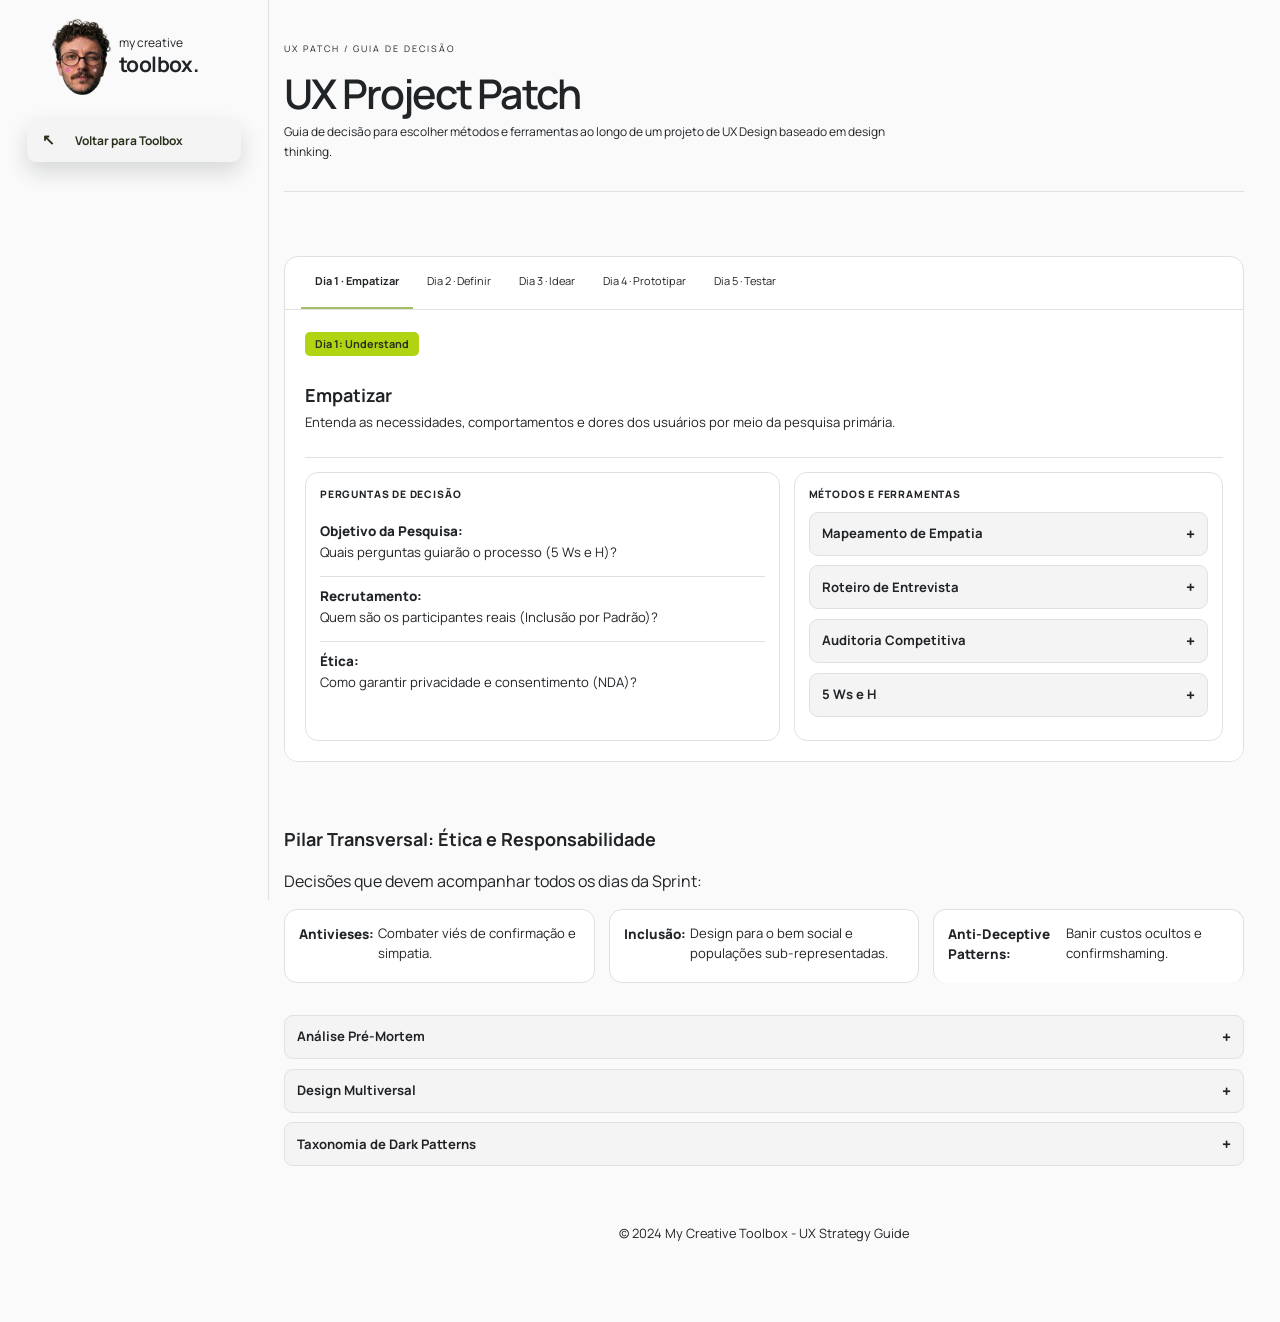
==== uxpatch.html @ 67f5ed66 "Initial commit" ====
﻿<!DOCTYPE html>
<html lang="pt-br">
<head>
    <meta charset="UTF-8">
    <meta name="viewport" content="width=device-width, initial-scale=1.0">
    <title>UX Patch - Organizador de Projetos</title>
    <link rel="preconnect" href="https://fonts.googleapis.com">
    <link rel="preconnect" href="https://fonts.gstatic.com" crossorigin>
    <link href="https://fonts.googleapis.com/css2?family=DM+Serif+Display&family=Manrope:wght@400;600;700;800&display=swap" rel="stylesheet">
    <style>
        :root {
            /* Sync with style.css */
            --bg-color: #fafbf8;
            --bg-card: #FFFFFF;
            --text-main: #212427;
            --text-muted: #7d837a;
            --border-color: #e0e3da;
            --panel-soft: #eef0e8;
            --accent: #d8f571;
            --accent-blue: #d8f571;
            --accent-pink: #d8f571;
            --accent-orange: #d8f571;
            --accent-green: #d8f571;
            --day1: #d8f571;
            --day2: #d8f571;
            --day3: #d8f571;
            --day4: #d8f571;
            --day5: #d8f571;
            --font-main: 'Manrope', sans-serif;
            --font-serif: 'DM Serif Display', serif;
            --card-shadow: 0 4px 12px rgba(0, 0, 0, 0.05);
            --radius: 12px;
            --section-gap: 64px;
        }

        body.dark-theme {
            --bg-color: #1A1A1A;
            --bg-card: #212427;
            --text-main: #FFFFFF;
            --text-muted: #CCCCCC;
            --border-color: rgba(255, 255, 255, 0.1);
            --card-shadow: 0 4px 12px rgba(0, 0, 0, 0.5);
        }

        body {
            font-family: var(--font-main);
            background-color: var(--bg-color);
            color: var(--text-main);
            margin: 0;
            line-height: 1.5;
            transition: background-color 0.3s ease;
        }

        body::before {
            content: '';
            position: fixed;
            top: 0; left: 0; width: 100%; height: 100%;
            background-image: url('assets/bg2.jpg');
            background-size: cover;
            background-position: center;
            opacity: 0.05;
            pointer-events: none;
            z-index: -1;
        }

        /* Glassmorphism Navbar */
        .navbar {
            position: fixed;
            top: 0; width: 100%; height: 64px;
            background: rgba(255, 255, 255, 0.7);
            backdrop-filter: blur(20px);
            -webkit-backdrop-filter: blur(20px);
            border-bottom: 1px solid var(--border-color);
            z-index: 2000;
            display: flex;
            align-items: center;
            justify-content: center;
        }

        body.dark-theme .navbar {
            background: rgba(28, 28, 30, 0.7);
        }

        .nav-content {
            width: 100%;
            max-width: 1100px;
            display: flex;
            justify-content: space-between;
            padding: 0 2rem;
        }

        .back-link {
            text-decoration: none;
            color: var(--accent-blue);
            font-weight: 700;
            font-size: 0.8rem;
            text-transform: uppercase;
        }

        header {
            padding: 8rem 2rem 4rem;
            text-align: center;
        }

        header h1 {
            font-family: var(--font-serif);
            font-size: 3.5rem;
            margin-bottom: 0.5rem;
        }

        .container {
            max-width: 1100px;
            margin: 0 auto;
            padding: 2rem;
        }

        /* Floating Action Nav */
        .nav-sprint {
            display: flex;
            flex-wrap: wrap;
            justify-content: center;
            gap: 1rem;
            position: sticky;
            top: 1rem;
            z-index: 100;
            margin-bottom: 3rem;
        }

        .nav-link {
            background: var(--bg-card);
            padding: 0.75rem 1.4rem;
            border-radius: 20px;
            text-decoration: none;
            color: var(--text-muted);
            font-weight: 700;
            font-size: 0.7rem;
            text-transform: uppercase;
            letter-spacing: 0.05em;
            box-shadow: var(--card-shadow);
            transition: all 0.3s ease;
            border: 1px solid var(--border-color);
        }

        .nav-link:hover { 
            transform: translateY(-3px); 
            border-color: var(--nav-accent, var(--accent-blue)); 
            color: var(--nav-accent, var(--accent-blue));
            box-shadow: 0 8px 20px rgba(16, 17, 18, 0.08);
        }

        .nav-sprint .nav-link:nth-child(4n + 1) { --nav-accent: var(--accent-green); }
        .nav-sprint .nav-link:nth-child(4n + 2) { --nav-accent: var(--accent-blue); }
        .nav-sprint .nav-link:nth-child(4n + 3) { --nav-accent: var(--accent-orange); }
        .nav-sprint .nav-link:nth-child(4n) { --nav-accent: var(--accent-pink); }

        section {
            background: var(--bg-card);
            border-radius: var(--radius);
            padding: 2.5rem;
            margin-bottom: 4rem;
            border: 1px solid var(--border-color);
            box-shadow: var(--card-shadow);
        }

        .phase-badge {
            display: inline-block;
            padding: 0.4rem 1rem;
            border-radius: 8px;
            color: #FFFFFF;
            font-weight: 800;
            font-size: 0.7rem;
            text-transform: uppercase;
            margin-bottom: 1rem;
        }

        h2 { 
            font-family: var(--font-serif);
            font-size: 2.2rem; 
            margin: 0.5rem 0; 
            letter-spacing: -0.01em; }

        .grid {
            display: grid;
            grid-template-columns: 1.1fr 0.9fr;
            gap: 2.5rem;
        }

        @media (max-width: 850px) { .grid { grid-template-columns: 1fr; } }

        h3 { 
            font-size: 0.75rem; 
            text-transform: uppercase; 
            letter-spacing: 0.05em; 
            color: var(--text-muted);
            margin-bottom: 1.2rem;
            font-weight: 800;
        }

        .decision-item {
            padding: 0.8rem 0;
            border-bottom: 1px solid var(--border-color);
            font-size: 0.85rem;
            display: flex;
            align-items: center;
            gap: 0.8rem;
        }

        .decision-item:last-child { border-bottom: none; }

        .decision-content { flex: 1; }

        .decision-content strong { color: var(--text-main); font-weight: 700; }

        /* Tool Accordions (Dropdowns) */
        details {
            background: var(--bg-color);
            border-radius: 10px;
            margin-bottom: 0.6rem;
            border: 1px solid var(--border-color);
            transition: all 0.2s ease;
        }

        details[open] {
            background: var(--bg-card);
            box-shadow: var(--card-shadow);
        }

        summary {
            padding: 0.8rem 1rem;
            cursor: pointer;
            font-weight: 700;
            font-size: 0.8rem;
            list-style: none;
            display: flex;
            justify-content: space-between;
            align-items: center;
            color: var(--text-main);
            outline: none;
        }

        summary::-webkit-details-marker { display: none; }

        summary::after {
            content: '\2304'; /* Unicode down arrow */
            color: var(--text-muted);
            font-size: 1.2rem;
            transition: transform 0.2s ease;
        }

        details[open] summary::after {
            transform: rotate(180deg);
        }

        .tool-content {
            padding: 0 1rem 1rem 1rem;
            font-size: 0.75rem;
            line-height: 1.5;
            color: var(--text-muted);
        }

        .tool-content p { margin: 0; }

        .market-section { background: #1A1A1A; color: #FFFFFF; }
        .market-section .decision-item { background: #212427; color: #CCCCCC; }

        /* Alternância de botão minimalista (Sync from style.css) */
        .theme-btn {
            background: #F4F4F4;
            border: none;
            width: 60px;
            height: 30px;
            border-radius: 15px;
            position: relative;
            cursor: pointer;
            display: flex;
            align-items: center;
            justify-content: space-around;
            padding: 0 4px;
            transition: background-color 0.4s ease;
            box-shadow: inset 0 2px 4px rgba(0,0,0,0.1);
        }

        body.dark-theme .theme-btn {
            background: #212427;
        }

        .theme-slider {
            position: absolute;
            top: 3px;
            left: 3px;
            width: 24px;
            height: 24px;
            background: #FF6B00;
            border-radius: 50%;
            box-shadow: 0 0 10px rgba(255, 215, 0, 0.5);
            transition: transform 0.4s cubic-bezier(0.4, 0, 0.2, 1), background-color 0.4s ease, box-shadow 0.4s ease;
            z-index: 2;
        }

        body.dark-theme .theme-slider {
            transform: translateX(30px);
            background: #F0F0F0;
            box-shadow: 0 0 10px rgba(255, 255, 255, 0.3);
        }

        .theme-icon {
            font-size: 14px;
            z-index: 1;
            user-select: none;
            filter: grayscale(0.2);
            opacity: 0.9;
        }

        /* Catalog identity sync with index.html */
        :root {
            --bg-color: #FAFAFA;
            --bg-card: #FFFFFF;
            --text-main: #212427;
            --text-muted: #212427;
            --border-color: #E0E0E0;
            --panel-soft: #F4F4F4;
            --panel-hover: #F0F0F0;
            --accent: #B0D411;
            --accent-blue: #4A90E2;
            --accent-pink: #FF2D55;
            --accent-orange: #FF6B00;
            --accent-green: #B0D411;
            --day1: #B0D411;
            --day2: #4A90E2;
            --day3: #FF6B00;
            --day4: #FF2D55;
            --day5: #B0D411;
            --card-shadow: 0 1px 0 rgba(33, 36, 39, 0.05), 0 12px 28px rgba(33, 36, 39, 0.04);
            --radius: 16px;
        }

        html {
            scroll-padding-top: 20px;
            background: var(--bg-color);
        }

        body {
            min-height: 100vh;
            padding: 18px 22px 48px 288px;
            background: var(--bg-color);
            color: var(--text-main);
            overflow-x: hidden;
        }

        body::before {
            display: none;
        }

        .navbar {
            top: 8px;
            left: 8px;
            bottom: 8px;
            width: 216px;
            height: auto;
            padding: 10px;
            align-items: stretch;
            justify-content: flex-start;
            background: rgba(255, 255, 255, 0.82);
            border: 1px solid var(--border-color);
            border-radius: 22px;
            box-shadow: 0 18px 45px rgba(16, 17, 18, 0.08);
            overflow: hidden;
        }

        .nav-content {
            width: 100%;
            max-width: none;
            min-height: 100%;
            padding: 0;
            flex-direction: column;
            justify-content: flex-start;
            align-items: stretch;
            gap: 14px;
        }

        .back-link {
            min-height: 38px;
            border-radius: 18px;
            color: #FFFFFF;
            background: #212427;
            text-decoration: none;
            display: grid;
            grid-template-columns: 24px 1fr;
            align-items: center;
            gap: 8px;
            padding: 0 12px;
            font-size: 0.84rem;
            font-weight: 800;
            text-transform: none;
            letter-spacing: 0;
            box-shadow: 0 10px 22px rgba(16, 17, 18, 0.15);
        }

        .back-link::before {
            content: "UX";
            width: 18px;
            height: 18px;
            display: inline-flex;
            align-items: center;
            justify-content: center;
            font-size: 0.66rem;
            font-weight: 900;
        }

        .theme-btn {
            display: none;
        }

        .nav-sprint {
            position: fixed;
            top: 68px;
            left: 18px;
            bottom: 18px;
            z-index: 2100;
            width: 196px;
            margin: 0;
            display: flex;
            flex-direction: column;
            justify-content: flex-start;
            gap: 2px;
            overflow-y: auto;
        }

        .nav-sprint::before {
            content: "Sprint";
            margin: 8px 8px 6px;
            color: #CCCCCC;
            font-size: 0.64rem;
            font-weight: 800;
            letter-spacing: 0.08em;
            text-transform: uppercase;
        }

        .nav-sprint .nav-link {
            min-height: 38px;
            border-radius: 18px;
            color: #212427;
            background: transparent;
            box-shadow: none;
            border: 0;
            padding: 0 12px;
            display: flex;
            align-items: center;
            justify-content: flex-start;
            font-size: 0.84rem;
            font-weight: 700;
            text-transform: none;
            letter-spacing: 0;
        }

        .nav-sprint .nav-link:hover {
            transform: none;
            color: var(--text-main);
            background: color-mix(in srgb, var(--nav-accent, var(--accent-green)) 10%, transparent);
            box-shadow: none;
        }

        header {
            max-width: none;
            padding: 0 0 22px;
            text-align: left;
            border-bottom: 1px solid var(--border-color);
            margin-bottom: 24px;
        }

        header h1 {
            font-family: var(--font-main);
            font-size: 1.6rem;
            line-height: 1.15;
            margin: 0 0 6px;
            letter-spacing: 0;
        }

        header p {
            max-width: 720px;
            margin: 0;
            color: var(--text-muted);
            font-size: 0.9rem;
        }

        .container {
            max-width: none;
            margin: 0;
            padding: 0;
        }

        section {
            --phase-accent: var(--accent-green);
            background: transparent;
            border: 0;
            border-radius: 0;
            box-shadow: none;
            padding: 0;
            margin-bottom: 32px;
        }

        #day1 { --phase-accent: var(--accent-green); }
        #day2 { --phase-accent: var(--accent-blue); }
        #day3 { --phase-accent: var(--accent-orange); }
        #day4 { --phase-accent: var(--accent-pink); }
        #day5 { --phase-accent: var(--accent-green); }

        .phase-header {
            margin-bottom: 14px;
            border-bottom: 1px solid var(--border-color);
        }

        .phase-badge {
            color: var(--text-main);
            background: var(--panel-soft) !important;
            border: 1px solid var(--border-color);
            border-radius: 999px;
            padding: 4px 10px;
            font-size: 0.68rem;
            letter-spacing: 0;
            text-transform: none;
        }

        h2 {
            font-family: var(--font-main);
            font-size: 0.98rem;
            font-weight: 800;
            margin: 10px 0 4px;
            letter-spacing: 0;
        }

        .phase-description {
            margin: 0 0 12px;
            color: var(--text-muted);
            font-size: 0.82rem;
        }

        .grid {
            display: grid;
            grid-template-columns: minmax(260px, 1.05fr) minmax(240px, 0.95fr);
            gap: 12px;
        }

        .grid > div {
            background: var(--bg-card);
            border: 1px solid var(--border-color);
            border-radius: var(--radius);
            box-shadow: var(--card-shadow);
            padding: 14px;
            min-width: 0;
        }

        h3 {
            color: #CCCCCC;
            font-size: 0.64rem;
            letter-spacing: 0.08em;
            margin: 0 0 10px;
        }

        .decision-item {
            min-height: 44px;
            padding: 10px 0;
            font-size: 0.82rem;
            border-bottom-color: var(--border-color);
            align-items: flex-start;
            gap: 0;
        }

        .decision-content {
            flex: 1;
            color: #212427;
            line-height: 1.45;
        }

        .decision-content strong,
        .decision-item > strong {
            display: block;
            margin-bottom: 2px;
            color: var(--text-main);
            font-size: 0.84rem;
            font-weight: 800;
        }

        .decision-item > strong {
            margin-right: 4px;
        }

        details {
            background: var(--panel-soft);
            border-radius: 12px;
            border-color: var(--border-color);
            box-shadow: none;
        }

        details[open] {
            background: var(--bg-card);
            border-color: var(--border-color);
            box-shadow: var(--card-shadow);
        }

        summary {
            min-height: 42px;
            padding: 0 12px;
            font-size: 0.82rem;
        }

        summary::after {
            content: "+";
            color: var(--text-muted);
            font-size: 1rem;
            font-weight: 800;
        }

        details[open] summary::after {
            transform: rotate(45deg);
        }

        .tool-content {
            padding: 0 12px 12px;
            font-size: 0.78rem;
        }

        footer {
            margin: 0;
        }

        /* Shared toolbox identity */
        html { scroll-padding-top: 100px; }
        body { background: var(--bg-color); color: var(--text-main); padding: 36px 36px 48px 284px; }
        body::before { display: none; }
        .navbar {
            top: 0; left: 0; right: auto; bottom: 0; width: 248px; height: auto;
            justify-content: flex-start; border: 0; border-right: 1px solid var(--border-color);
            border-radius: 0; background: var(--bg-color); backdrop-filter: none; box-shadow: none;
        }
        .nav-content {
            width: 100%; max-width: none; height: 100%; padding: 0 17px 20px;
            flex-direction: column; align-items: stretch; justify-content: flex-start; gap: 16px;
        }
        .nav-brand {
            min-height: 93px; padding: 0 12px; display: grid; grid-template-columns: 84px 1fr;
            gap: 0; align-items: center; color: var(--text-main); text-decoration: none;
            background: transparent; box-shadow: none; border-radius: 0;
        }
        .nav-brand-icon { width: 84px; height: 84px; object-fit: contain; }
        .brand-wordmark { margin-left: -4px; color: var(--text-main); font-size: 12px; line-height: 1.3; }
        .brand-wordmark strong { display: block; font-size: 21px; letter-spacing: -.6px; }
        .back-link {
            display: flex; align-items: center; min-height: 43px; padding: 0 12px;
            border-radius: 9px; background: var(--panel-soft); color: #29301c;
            font-size: 12px; font-weight: 700; text-transform: none; letter-spacing: 0;
        }
        .back-link::before { content: '↖'; margin-right: 10px; font-size: 15px; }
        header { padding: 6px 0 28px; margin-bottom: var(--section-gap); text-align: left; }
        header::before { content: 'UX PATCH  /  GUIA DE DECISÃO'; display: block; margin-bottom: 14px; color: var(--text-muted); font-size: 9px; letter-spacing: 2px; }
        header h1 { font-family: var(--font-main); font-size: clamp(32px, 3.2vw, 46px); font-weight: 600; line-height: 1.13; letter-spacing: -1.8px; }
        header p { max-width: 620px; color: var(--text-muted); font-size: 12px; line-height: 1.7; }
        .container { max-width: none; padding: 0; }
        .nav-sprint {
            position: sticky; top: 16px; left: auto; right: auto; bottom: auto; z-index: 100;
            width: auto; flex-direction: row; flex-wrap: wrap; justify-content: flex-start;
            gap: 8px; overflow: visible; margin: 0 0 30px; padding: 0;
        }
        .nav-sprint .nav-link, .nav-link {
            padding: 9px 13px; border: 1px solid var(--border-color); border-radius: 9px;
            background: var(--bg-card); color: var(--text-main); box-shadow: none;
            font-size: 11px; font-weight: 600; text-transform: none; letter-spacing: 0;
        }
        .sprint-card { overflow: hidden; margin-bottom: var(--section-gap); border: 1px solid var(--border-color); border-radius: 14px; background: var(--bg-card); }
        .nav-sprint {
            position: static; top: auto; z-index: auto; flex-wrap: nowrap; gap: 0; overflow-x: auto;
            margin: 0; padding: 0 16px; border-bottom: 1px solid var(--border-color); scrollbar-width: thin;
        }
        .nav-sprint::before { display: none; }
        .nav-sprint .nav-link {
            flex: 0 0 auto; min-height: 52px; padding: 0 14px; border: 0; border-radius: 0;
            border-bottom: 2px solid transparent; background: transparent; color: var(--text-muted);
            cursor: pointer; font: inherit; font-size: 11px; white-space: nowrap;
        }
        .nav-sprint .nav-link:hover { transform: none; border-bottom-color: #c9d99b; background: transparent; color: var(--text-main); box-shadow: none; }
        .nav-sprint .nav-link[aria-selected="true"] { border-bottom-color: #a6be65; color: var(--text-main); font-weight: 700; }
        .sprint-card section[role="tabpanel"] { margin: 0; padding: 20px; background: var(--bg-card); }
        .sprint-card section[hidden] { display: none; }
        section { margin-bottom: 28px; }
        .phase-header { padding-bottom: 12px; }
        .phase-badge { color: #29301c; background: var(--accent) !important; border: 0; border-radius: 5px; font-weight: 700; }
        h2 { color: var(--text-main); font-family: var(--font-main); font-size: 18px; font-weight: 700; }
        .phase-description { color: var(--text-muted); }
        .grid { gap: 14px; }
        .grid > div { border-radius: 13px; box-shadow: none; }
        h3 { color: var(--text-muted); }
        .decision-content { color: var(--text-muted); }
        details, details[open] { border-radius: 9px; box-shadow: none; }
        .market-section, .market-section .decision-item { background: var(--bg-card); color: var(--text-main); }
        footer { padding: 30px 0 !important; color: var(--text-muted) !important; }

        @media (max-width: 900px) {
            body {
                padding: 88px 14px 36px;
            }

            .navbar {
                right: 8px;
                bottom: auto;
                width: auto;
                height: 64px;
                border-radius: 22px;
            }

            .nav-content {
                min-height: 0;
                flex-direction: row;
                align-items: center;
            }

            .back-link {
                min-width: 156px;
            }

            .nav-sprint {
                position: static;
                width: auto;
                flex-direction: row;
                overflow-x: auto;
                margin-bottom: 20px;
                padding-bottom: 4px;
            }

            .nav-sprint::before {
                display: none;
            }

            .nav-sprint .nav-link {
                flex: 0 0 auto;
                background: var(--bg-card);
                border: 1px solid var(--border-color);
            }

            .grid,
            .grid[style] {
                grid-template-columns: 1fr !important;
            }
        }
        @media (max-width: 900px) {
            body { padding: 36px 22px 36px 202px; }
            .navbar { right: auto; bottom: 0; width: 180px; height: auto; border-radius: 0; }
            .nav-content { min-height: 0; flex-direction: column; align-items: stretch; }
            .nav-brand { width: auto; min-height: 72px; grid-template-columns: 58px 1fr; }
            .nav-brand-icon { width: 58px; height: 58px; }
            .brand-wordmark { margin-left: -5px; }
            .back-link { min-width: 0; }
            header { padding-top: 6px; }
        }
        @media (max-width: 600px) {
            body { padding: 104px 18px 28px; }
            .navbar { width: 100%; height: 72px; bottom: auto; border-right: 0; border-bottom: 1px solid var(--border-color); }
            .nav-content { height: 72px; padding: 0 12px; flex-direction: row; align-items: center; justify-content: space-between; }
            .nav-brand { width: auto; min-height: 72px; grid-template-columns: 58px auto; padding: 0; }
            .nav-brand-icon { width: 58px; height: 58px; }
            .brand-wordmark { margin-left: -5px; }
            .back-link { min-height: 38px; padding: 0 10px; }
            .nav-sprint { position: static; overflow-x: auto; flex-wrap: nowrap; padding-bottom: 5px; }
            .nav-sprint .nav-link { flex: 0 0 auto; }
            header h1 { font-size: 34px; }
        }
    </style>
</head>
<body>

    <nav class="navbar">
        <div class="nav-content">
            <a href="index.html" class="nav-brand">
                <img class="nav-brand-icon" src="assets/logo.png" alt="">
                <span class="brand-wordmark">my creative<strong>toolbox.</strong></span>
            </a>
            <a href="index.html" class="back-link">Voltar para Toolbox</a>
        </div>
    </nav>

    <header>
        <h1>UX Project Patch</h1>
        <p>Guia de decisão para escolher métodos e ferramentas ao longo de um projeto de UX Design baseado em design thinking.</p>
    </header>

    <div class="container">
        <div class="sprint-card">
            <nav class="nav-sprint" role="tablist" aria-label="Dias do UX Project Patch">
                <button type="button" id="tab-day1" class="nav-link" role="tab" aria-controls="day1" aria-selected="true" tabindex="0">Dia 1 · Empatizar</button>
                <button type="button" id="tab-day2" class="nav-link" role="tab" aria-controls="day2" aria-selected="false" tabindex="-1">Dia 2 · Definir</button>
                <button type="button" id="tab-day3" class="nav-link" role="tab" aria-controls="day3" aria-selected="false" tabindex="-1">Dia 3 · Idear</button>
                <button type="button" id="tab-day4" class="nav-link" role="tab" aria-controls="day4" aria-selected="false" tabindex="-1">Dia 4 · Prototipar</button>
                <button type="button" id="tab-day5" class="nav-link" role="tab" aria-controls="day5" aria-selected="false" tabindex="-1">Dia 5 · Testar</button>
            </nav>

        <!-- DIA 1: EMPATIZAR -->
        <section id="day1" role="tabpanel" aria-labelledby="tab-day1" tabindex="0">
            <div class="phase-header">
                <span class="phase-badge" style="background: var(--day1);">Dia 1: Understand</span>
                <h2>Empatizar</h2>
                <p class="phase-description">Entenda as necessidades, comportamentos e dores dos usuários por meio da pesquisa primária.</p>
            </div>
            <div class="grid">
                <div>
                    <h3>Perguntas de decisão</h3>
                    <div class="decision-item">
                        <div class="decision-content"><strong>Objetivo da Pesquisa:</strong> Quais perguntas guiarão o processo (5 Ws e H)?</div>
                    </div>
                    <div class="decision-item">
                        <div class="decision-content"><strong>Recrutamento:</strong> Quem são os participantes reais (Inclusão por Padrão)?</div>
                    </div>
                    <div class="decision-item">
                        <div class="decision-content"><strong>Ética:</strong> Como garantir privacidade e consentimento (NDA)?</div>
                    </div>
                </div>
                <div>
                    <h3>Métodos e ferramentas</h3>
                    <details>
                        <summary>Mapeamento de Empatia</summary>
                        <div class="tool-content">Gráfico usado para sintetizar o aprendizado sobre o usuário. Dividido em quadrantes: diz, pensa, faz e sente.</div>
                    </details>
                    <details>
                        <summary>Roteiro de Entrevista</summary>
                        <div class="tool-content">Documento estruturado com objetivos e perguntas diretas para guiar um diálogo imparcial.</div>
                    </details>
                    <details>
                        <summary>Auditoria Competitiva</summary>
                        <div class="tool-content">Análise de concorrentes diretos e indiretos para identificar forças, fraquezas e lacunas de mercado.</div>
                    </details>
                    <details>
                        <summary>5 Ws e H</summary>
                        <div class="tool-content">Investigação fundamental: Who, What, Where, When, Why e How para aprofundar problemas.</div>
                    </details>
                </div>
            </div>
        </section>

        <!-- DIA 2: DEFINIR -->
        <section id="day2" role="tabpanel" aria-labelledby="tab-day2" tabindex="0" hidden>
            <div class="phase-header">
                <span class="phase-badge" style="background: var(--day2);">Dia 2: Define</span>
                <h2>Definir</h2>
                <p class="phase-description">Filtre as descobertas da pesquisa para definir o problema central e metas de design.</p>
            </div>
            <div class="grid">
                <div>
                    <h3>Perguntas de decisão</h3>
                    <div class="decision-item">
                        <div class="decision-content"><strong>Atrito Central:</strong> O problema é financeiro, de produto, processo ou suporte?</div>
                    </div>
                    <div class="decision-item">
                        <div class="decision-content"><strong>Foco:</strong> Qual Problem Statement priorizar (Persona + Necessidade + Insight)?</div>
                    </div>
                    <div class="decision-item">
                        <div class="decision-content"><strong>Proposta de Valor:</strong> Quais dores os concorrentes deixaram em aberto?</div>
                    </div>
                </div>
                <div>
                    <h3>Métodos e ferramentas</h3>
                    <details>
                        <summary>User Personas</summary>
                        <div class="tool-content">Perfis fictícios baseados em dados reais que representam comportamentos e objetivos.</div>
                    </details>
                    <details>
                        <summary>User Journey Map</summary>
                        <div class="tool-content">Visualização do caminho do usuário, destacando dores e oportunidades de melhoria.</div>
                    </details>
                    <details>
                        <summary>Problem Statement</summary>
                        <div class="tool-content">Fórmula: [Nome] é um [Perfil] que precisa de [Necessidade] porque [Insight].</div>
                    </details>
                    <details>
                        <summary>User Stories</summary>
                        <div class="tool-content">Descrições curtas: Como [usuário], eu quero [ação] para [resultado].</div>
                    </details>
                </div>
            </div>
        </section>

        <!-- DIA 3: IDEAR -->
        <section id="day3" role="tabpanel" aria-labelledby="tab-day3" tabindex="0" hidden>
            <div class="phase-header">
                <span class="phase-badge" style="background: var(--day3);">Dia 3: Ideate</span>
                <h2>Idear</h2>
                <p class="phase-description">Fase de brainstorming e geração em massa de soluções criativas para resolver os problemas definidos.</p>
            </div>
            <div class="grid">
                <div>
                    <h3>Perguntas de decisão</h3>
                    <div class="decision-item">
                        <div class="decision-content"><strong>Oportunidades:</strong> Como reframear problemas em perguntas abertas (HMW)?</div>
                    </div>
                    <div class="decision-item">
                        <div class="decision-content"><strong>Inclusão:</strong> Como mitigar vieses cognitivos na ideação?</div>
                    </div>
                </div>
                <div>
                    <h3>Métodos e ferramentas</h3>
                    <details>
                        <summary>How Might We (HMW)</summary>
                        <div class="tool-content">Transforma problemas em perguntas: "Como nós poderíamos...", abrindo espaço para soluções.</div>
                    </details>
                    <details>
                        <summary>Crazy Eights</summary>
                        <div class="tool-content">Esboço rápido de oito ideias em oito minutos, priorizando quantidade e instinto.</div>
                    </details>
                    <details>
                        <summary>SCAMPER</summary>
                        <div class="tool-content">Substituir, Combinar, Adaptar, Modificar, Outro uso, Eliminar ou Reorganizar elementos.</div>
                    </details>
                    <details>
                        <summary>Storyboards</summary>
                        <div class="tool-content"><strong>Big Picture:</strong> Foca na experiência macro e emoções. <strong>Close-up:</strong> Detalhes mecânicos da interface.</div>
                    </details>
                </div>
            </div>
        </section>

        <!-- DIA 4: PROTOTIPAR -->
        <section id="day4" role="tabpanel" aria-labelledby="tab-day4" tabindex="0" hidden>
            <div class="phase-header">
                <span class="phase-badge" style="background: var(--day4);">Dia 4: Prototype</span>
                <h2>Prototipar</h2>
                <p class="phase-description">Fase onde as ideias ganham formas físicas ou digitais testáveis e estruturadas.</p>
            </div>
            <div class="grid">
                <div>
                    <h3>Perguntas de decisão</h3>
                    <div class="decision-item">
                        <div class="decision-content"><strong>Arquitetura:</strong> Como organizar a hierarquia e sitemaps?</div>
                    </div>
                    <div class="decision-item">
                        <div class="decision-content"><strong>Fidelidade:</strong> Lo-Fi para validar fluxo ou Hi-Fi para visual?</div>
                    </div>
                    <div class="decision-item">
                        <div class="decision-content"><strong>Consistência:</strong> Usar um Design System ou Master Components?</div>
                    </div>
                </div>
                <div>
                    <h3>Métodos e ferramentas</h3>
                    <details>
                        <summary>Sitemaps / IA</summary>
                        <div class="tool-content">Planta visual que conecta as páginas de maneira lógica, mapeando a estrutura organizacional.</div>
                    </details>
                    <details>
                        <summary>Wireframes</summary>
                        <div class="tool-content">Esboços estruturais de baixa fidelidade para definir layout e hierarquia sem focar no visual.</div>
                    </details>
                    <details>
                        <summary>Design Systems</summary>
                        <div class="tool-content">Padrões reutilizáveis (Apple HIG / Material) que garantem consistência e eficiência.</div>
                    </details>
                    <details>
                        <summary>Figma (Auto Layout/Variants)</summary>
                        <div class="tool-content">Recursos para criar designs responsivos e agrupar diferentes estados de componentes.</div>
                    </details>
                </div>
            </div>
        </section>

        <!-- DIA 5: TESTAR -->
        <section id="day5" role="tabpanel" aria-labelledby="tab-day5" tabindex="0" hidden>
            <div class="phase-header">
                <span class="phase-badge" style="background: var(--day5);">Dia 5: Test</span>
                <h2>Testar</h2>
                <p class="phase-description">Teste as soluções com usuários reais para validar funcionalidades e identificar ajustes.</p>
            </div>
            <div class="grid">
                <div>
                    <h3>Perguntas de decisão</h3>
                    <div class="decision-item">
                        <div class="decision-content"><strong>Método:</strong> Teste moderado (qualitativo) ou não-moderado?</div>
                    </div>
                    <div class="decision-item">
                        <div class="decision-content"><strong>Métricas:</strong> Como medir sucesso (SUS, Tempo, Taxa de Erro)?</div>
                    </div>
                    <div class="decision-item">
                        <div class="decision-content"><strong>Priorização:</strong> Quais falhas (P0, P1, P2) corrigir agora?</div>
                    </div>
                </div>
                <div>
                    <h3>Métodos e ferramentas</h3>
                    <details>
                        <summary>Estudo de Usabilidade</summary>
                        <div class="tool-content">Usuários interagem com o protótipo enquanto pesquisadores observam barreiras e facilidades.</div>
                    </details>
                    <details>
                        <summary>Diagrama de Afinidade</summary>
                        <div class="tool-content">Organização de feedbacks em clusters temáticos para identificar problemas recorrentes.</div>
                    </details>
                    <details>
                        <summary>System Usability Scale (SUS)</summary>
                        <div class="tool-content">Questionário de 10 perguntas para medir quantitativamente a facilidade de uso do sistema.</div>
                    </details>
                    <details>
                        <summary>Think-Aloud Method</summary>
                        <div class="tool-content">O participante verbaliza pensamentos e decisões enquanto navega, expondo modelos mentais.</div>
                    </details>
                </div>
            </div>
        </section>
        </div>

        <!-- Seção Final: Ética -->
        <section>
            <h2>Pilar Transversal: Ética e Responsabilidade</h2>
            <p>Decisões que devem acompanhar todos os dias da Sprint:</p>
            <div class="grid" style="grid-template-columns: repeat(3, 1fr);">
                <div class="decision-item"><strong>Antivieses:</strong> Combater viés de confirmação e simpatia.</div>
                <div class="decision-item"><strong>Inclusão:</strong> Design para o bem social e populações sub-representadas.</div>
                <div class="decision-item"><strong>Anti-Deceptive Patterns:</strong> Banir custos ocultos e confirmshaming.</div>
            </div>
            <div style="margin-top: 2rem;">
                <details>
                    <summary>Análise Pré-Mortem</summary>
                    <div class="tool-content">Imagine que o projeto falhou no futuro e liste as razões éticas e técnicas para corrigi-las agora.</div>
                </details>
                <details>
                    <summary>Design Multiversal</summary>
                    <div class="tool-content">Projeta respeitando realidades culturais e sociais diversas (Next Billion Users).</div>
                </details>
                <details>
                    <summary>Taxonomia de Dark Patterns</summary>
                    <div class="tool-content">Identificação e banimento de interfaces projetadas para enganar ou forçar o usuário.</div>
                </details>
            </div>
        </section>
    </div>

    <footer style="text-align: center; padding: 4rem; color: var(--text-muted); font-size: 0.8rem;">
        &copy; 2024 My Creative Toolbox - UX Strategy Guide
    </footer>

    <script>
        const dayTabs = Array.from(document.querySelectorAll('[role="tab"]'));
        const dayPanels = dayTabs.map(tab => document.getElementById(tab.getAttribute('aria-controls')));

        function selectDayTab(selectedTab, moveFocus = false) {
            dayTabs.forEach((tab, index) => {
                const selected = tab === selectedTab;
                tab.setAttribute('aria-selected', String(selected));
                tab.tabIndex = selected ? 0 : -1;
                dayPanels[index].hidden = !selected;
            });
            if (moveFocus) selectedTab.focus();
        }

        dayTabs.forEach((tab, index) => {
            tab.addEventListener('click', () => selectDayTab(tab));
            tab.addEventListener('keydown', event => {
                let nextIndex = index;
                if (event.key === 'ArrowRight') nextIndex = (index + 1) % dayTabs.length;
                else if (event.key === 'ArrowLeft') nextIndex = (index - 1 + dayTabs.length) % dayTabs.length;
                else if (event.key === 'Home') nextIndex = 0;
                else if (event.key === 'End') nextIndex = dayTabs.length - 1;
                else return;
                event.preventDefault();
                selectDayTab(dayTabs[nextIndex], true);
            });
        });
    </script>

</body>
</html>
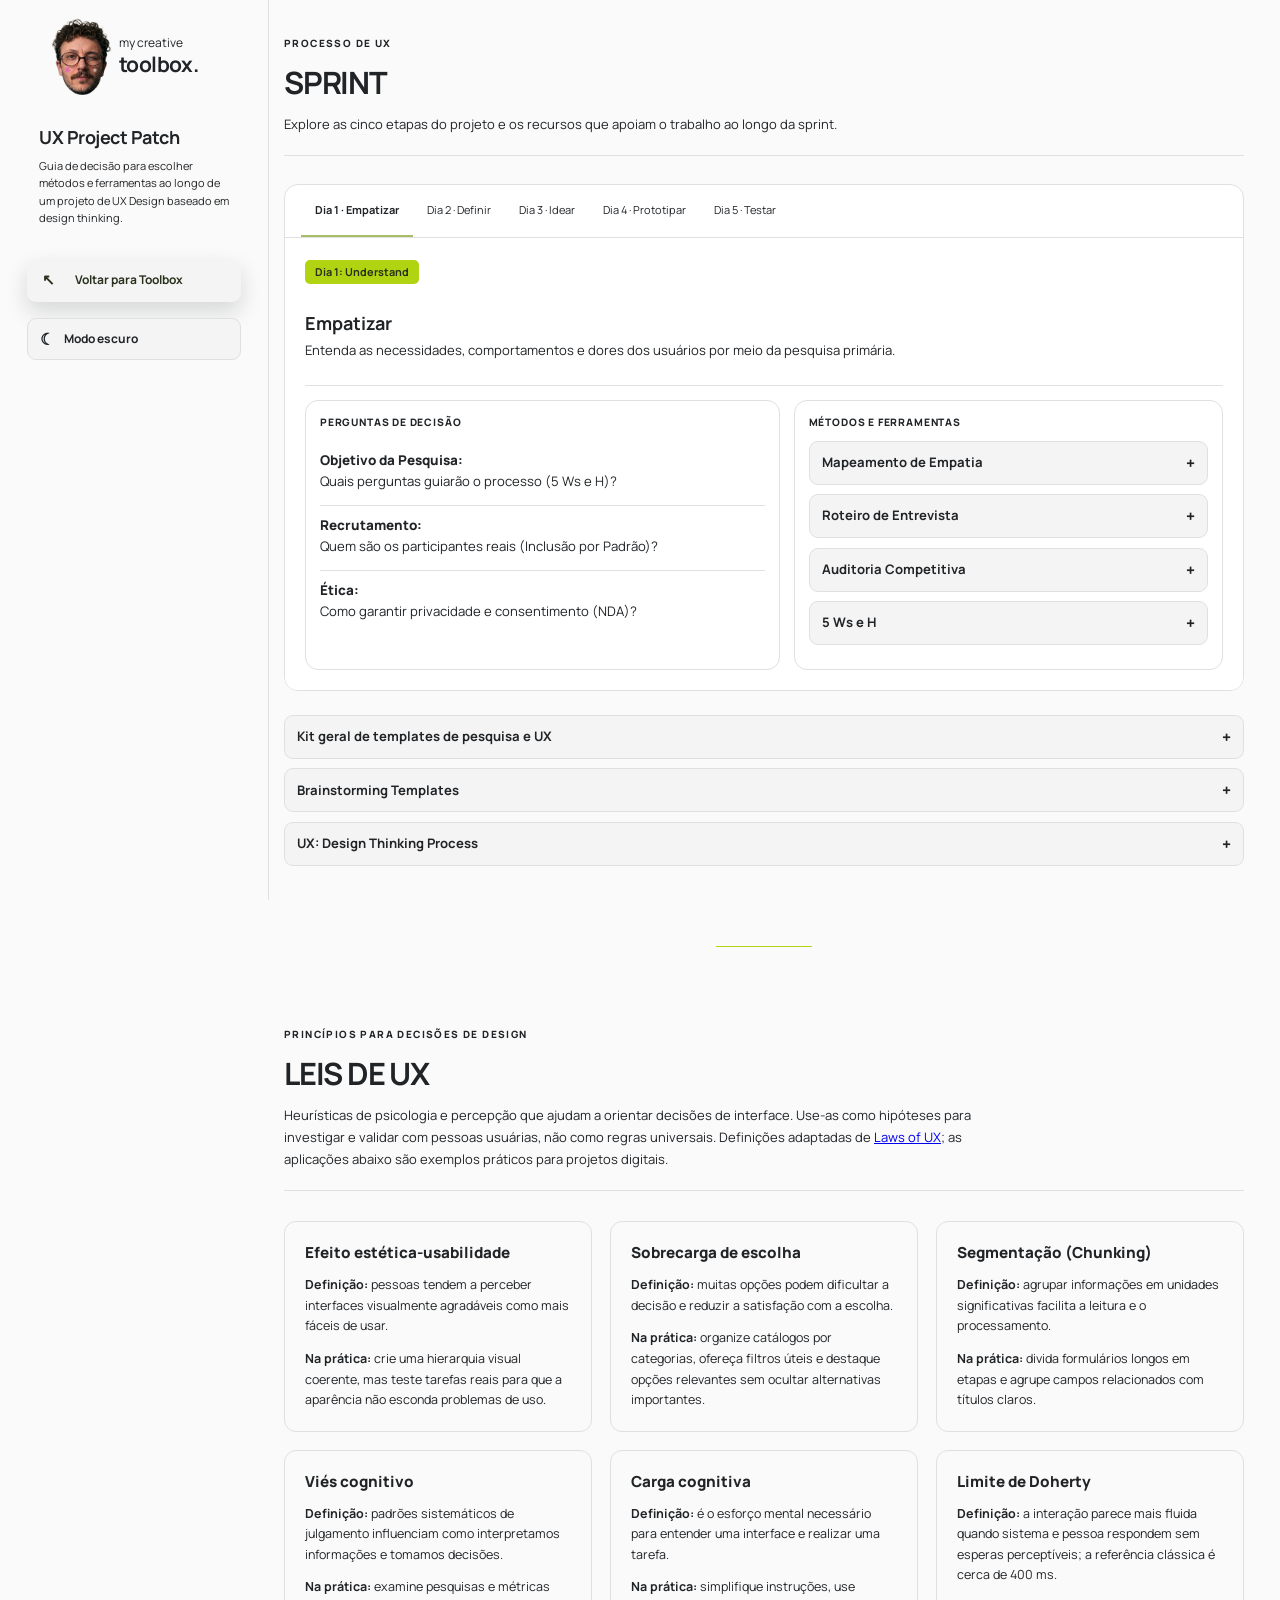
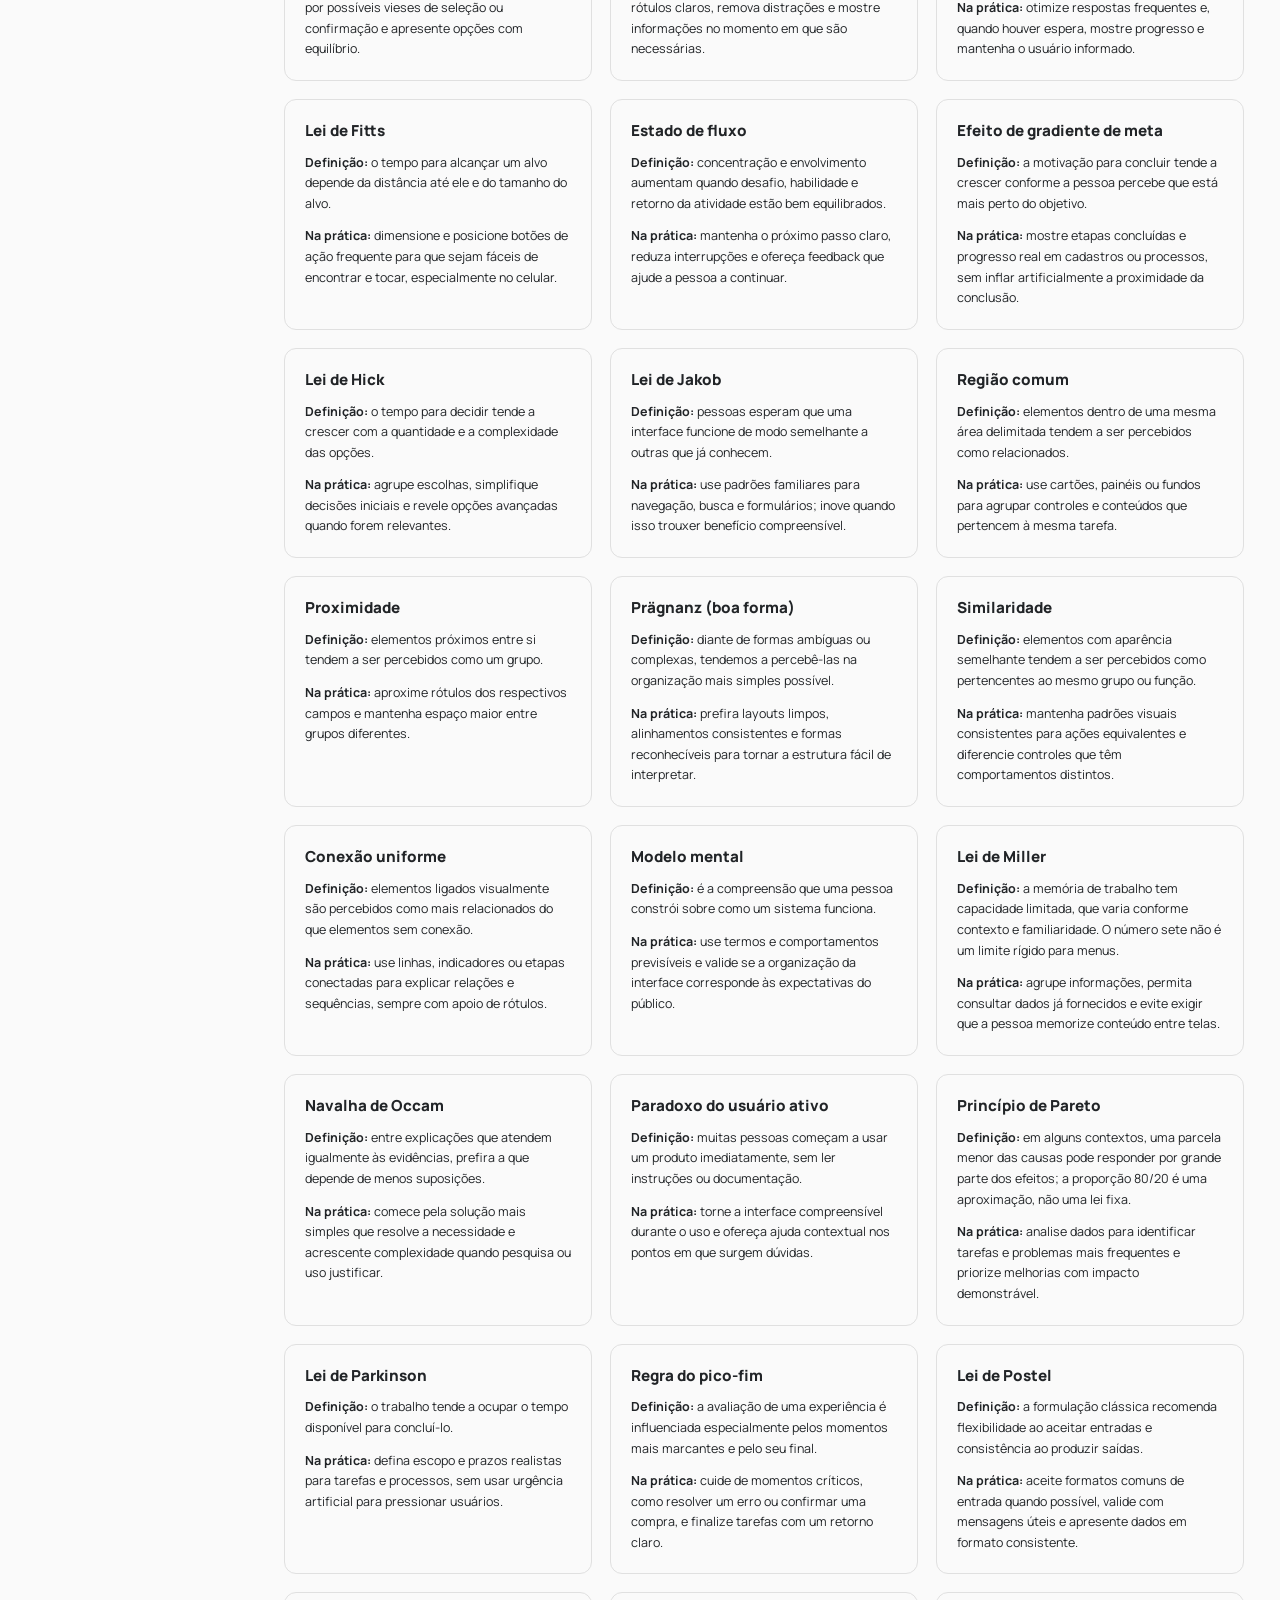
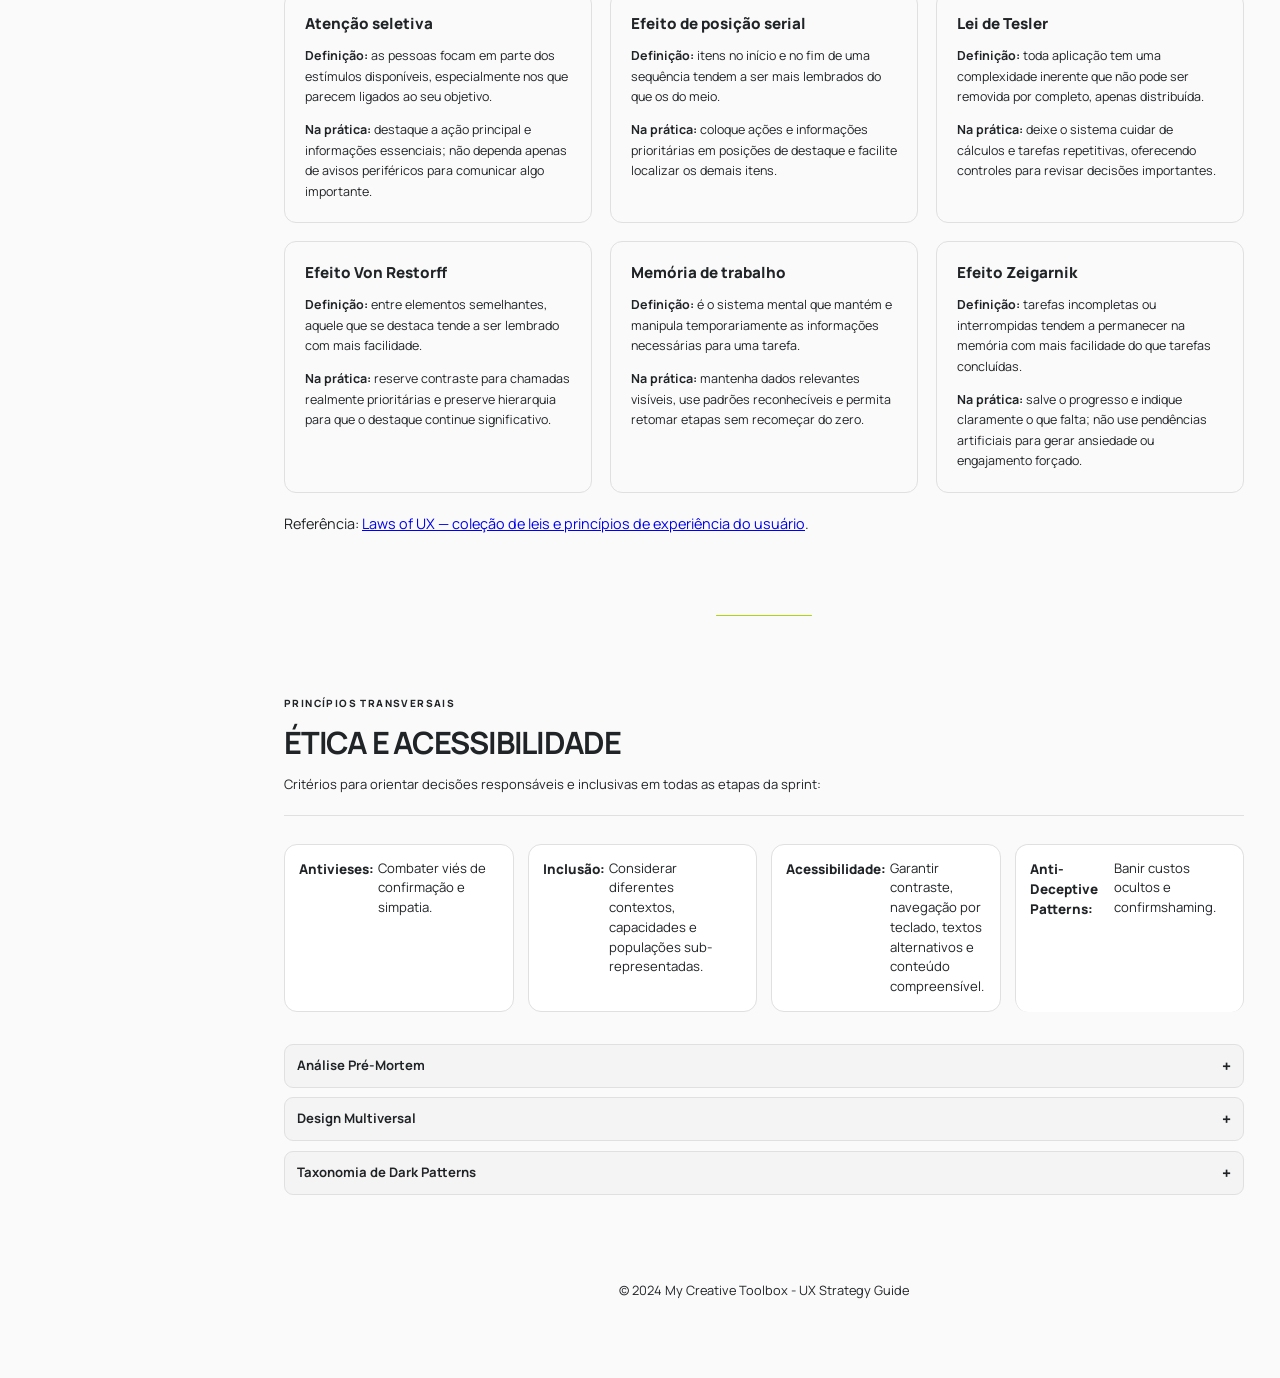
==== commit 3a64fe7b: "Update UX sprint resources and toolbox assets" ====
--- a/uxpatch.html
+++ b/uxpatch.html
@@ -3,7 +3,8 @@
 <head>
     <meta charset="UTF-8">
     <meta name="viewport" content="width=device-width, initial-scale=1.0">
-    <title>UX Patch - Organizador de Projetos</title>
+    <title>Toolbox</title>
+    <link rel="icon" type="image/png" href="assets/icon-aba-navegador.png">
     <link rel="preconnect" href="https://fonts.googleapis.com">
     <link rel="preconnect" href="https://fonts.gstatic.com" crossorigin>
     <link href="https://fonts.googleapis.com/css2?family=DM+Serif+Display&family=Manrope:wght@400;600;700;800&display=swap" rel="stylesheet">
@@ -30,15 +31,17 @@
             --font-serif: 'DM Serif Display', serif;
             --card-shadow: 0 4px 12px rgba(0, 0, 0, 0.05);
             --radius: 12px;
-            --section-gap: 64px;
+            --section-gap: 56px;
         }
 
         body.dark-theme {
+            color-scheme: dark;
             --bg-color: #1A1A1A;
             --bg-card: #212427;
             --text-main: #FFFFFF;
             --text-muted: #CCCCCC;
             --border-color: rgba(255, 255, 255, 0.1);
+            --panel-soft: #2B2F32;
             --card-shadow: 0 4px 12px rgba(0, 0, 0, 0.5);
         }
 
@@ -262,6 +265,27 @@
 
         .market-section { background: #1A1A1A; color: #FFFFFF; }
         .market-section .decision-item { background: #212427; color: #CCCCCC; }
+
+        .ux-laws-section { scroll-margin-top: 24px; }
+        .ux-laws-section::before,
+        #etica-acessibilidade::before { content: ''; display: block; width: 96px; height: 1px; margin: 80px auto; border-radius: 999px; background: var(--accent); }
+        .ux-laws-intro { max-width: 760px; color: var(--text-muted); font-size: 0.9rem; }
+        .ux-laws-grid { display: grid; grid-template-columns: repeat(3, minmax(0, 1fr)); gap: 18px; margin-top: 30px; }
+        .ux-law-card { min-width: 0; padding: 20px; border: 1px solid var(--border-color); border-radius: 12px; background: var(--bg-color); }
+        .ux-law-card h3 { margin: 0 0 10px; color: var(--text-main); font-size: 0.95rem; letter-spacing: 0; text-transform: none; }
+        .ux-law-card p { margin: 0 0 12px; color: var(--text-muted); font-size: 0.78rem; line-height: 1.65; }
+        .ux-law-card p:last-child { margin-bottom: 0; }
+        .ux-law-card strong { color: var(--text-main); }
+        .section-heading { margin: 0 0 28px; padding: 0 0 20px; border-bottom: 1px solid var(--border-color); }
+        .section-heading-label { display: block; margin-bottom: 8px; color: var(--text-muted); font-size: 10px; font-weight: 800; letter-spacing: 0.14em; text-transform: uppercase; }
+        .section-heading h2 { margin: 0 0 8px; font-size: clamp(24px, 2.4vw, 32px); letter-spacing: -0.04em; }
+        .section-heading p { max-width: 720px; margin: 0; color: var(--text-muted); font-size: 13px; line-height: 1.7; }
+        .template-actions { display: flex; flex-wrap: wrap; gap: 8px; margin-top: 12px; }
+        .template-link { display: inline-flex; align-items: center; min-height: 36px; padding: 0 12px; border: 1px solid var(--border-color); border-radius: 8px; color: var(--text-main); background: var(--bg-card); font-size: 0.75rem; font-weight: 700; text-decoration: none; }
+        .template-link:hover { border-color: #a6be65; }
+        .template-link-primary { border-color: var(--accent); background: var(--accent); color: #29301c; }
+        @media (max-width: 1100px) { .ux-laws-grid { grid-template-columns: repeat(2, minmax(0, 1fr)); } }
+        @media (max-width: 600px) { .ux-laws-grid { grid-template-columns: 1fr; } }
 
         /* Alternância de botão minimalista (Sync from style.css) */
         .theme-btn {
@@ -464,7 +488,6 @@
             max-width: none;
             padding: 0 0 22px;
             text-align: left;
-            border-bottom: 1px solid var(--border-color);
             margin-bottom: 24px;
         }
 
@@ -645,16 +668,32 @@
         .nav-brand-icon { width: 84px; height: 84px; object-fit: contain; }
         .brand-wordmark { margin-left: -4px; color: var(--text-main); font-size: 12px; line-height: 1.3; }
         .brand-wordmark strong { display: block; font-size: 21px; letter-spacing: -.6px; }
+        .sidebar-page-info { padding: 8px 12px 16px; }
+        .sidebar-page-info h1 { margin: 0 0 8px; color: var(--text-main); font-size: 18px; font-weight: 700; line-height: 1.2; letter-spacing: -0.5px; }
+        .sidebar-page-info p { margin: 0; color: var(--text-muted); font-size: 11px; line-height: 1.6; }
         .back-link {
             display: flex; align-items: center; min-height: 43px; padding: 0 12px;
             border-radius: 9px; background: var(--panel-soft); color: #29301c;
             font-size: 12px; font-weight: 700; text-transform: none; letter-spacing: 0;
         }
         .back-link::before { content: '↖'; margin-right: 10px; font-size: 15px; }
-        header { padding: 6px 0 28px; margin-bottom: var(--section-gap); text-align: left; }
-        header::before { content: 'UX PATCH  /  GUIA DE DECISÃO'; display: block; margin-bottom: 14px; color: var(--text-muted); font-size: 9px; letter-spacing: 2px; }
-        header h1 { font-family: var(--font-main); font-size: clamp(32px, 3.2vw, 46px); font-weight: 600; line-height: 1.13; letter-spacing: -1.8px; }
-        header p { max-width: 620px; color: var(--text-muted); font-size: 12px; line-height: 1.7; }
+        .theme-toggle {
+            display: inline-flex; flex: 0 0 auto; align-items: center; justify-content: flex-start; gap: 10px;
+            min-height: 42px; width: 100%; padding: 0 12px; border: 1px solid var(--border-color);
+            border-radius: 9px; background: var(--panel-soft); color: var(--text-main);
+            font: inherit; font-size: 12px; font-weight: 700; text-align: left; cursor: pointer;
+        }
+        .theme-toggle:hover { border-color: #a6be65; }
+        .theme-toggle-icon { font-size: 16px; line-height: 1; }
+        body.dark-theme .theme-toggle { background: var(--bg-card); }
+        body.dark-theme .back-link { background: var(--panel-soft); color: var(--text-main); }
+        body.dark-theme .nav-sprint .nav-link { color: var(--text-muted); }
+        body.dark-theme .nav-sprint .nav-link[aria-selected="true"] { color: var(--text-main); }
+        body.dark-theme .phase-description,
+        body.dark-theme .decision-content,
+        body.dark-theme .tool-content { color: var(--text-muted); }
+        body.dark-theme .decision-item { border-color: var(--border-color); }
+        body.dark-theme .phase-badge { color: #29301c; }
         .container { max-width: none; padding: 0; }
         .nav-sprint {
             position: sticky; top: 16px; left: auto; right: auto; bottom: auto; z-index: 100;
@@ -666,7 +705,7 @@
             background: var(--bg-card); color: var(--text-main); box-shadow: none;
             font-size: 11px; font-weight: 600; text-transform: none; letter-spacing: 0;
         }
-        .sprint-card { overflow: hidden; margin-bottom: var(--section-gap); border: 1px solid var(--border-color); border-radius: 14px; background: var(--bg-card); }
+        .sprint-card { overflow: hidden; margin-bottom: 24px; border: 1px solid var(--border-color); border-radius: 14px; background: var(--bg-card); }
         .nav-sprint {
             position: static; top: auto; z-index: auto; flex-wrap: nowrap; gap: 0; overflow-x: auto;
             margin: 0; padding: 0 16px; border-bottom: 1px solid var(--border-color); scrollbar-width: thin;
@@ -682,6 +721,7 @@
         .sprint-card section[role="tabpanel"] { margin: 0; padding: 20px; background: var(--bg-card); }
         .sprint-card section[hidden] { display: none; }
         section { margin-bottom: 28px; }
+        .container > section { margin-bottom: var(--section-gap); }
         .phase-header { padding-bottom: 12px; }
         .phase-badge { color: #29301c; background: var(--accent) !important; border: 0; border-radius: 5px; font-weight: 700; }
         h2 { color: var(--text-main); font-family: var(--font-main); font-size: 18px; font-weight: 700; }
@@ -749,23 +789,29 @@
             .nav-brand-icon { width: 58px; height: 58px; }
             .brand-wordmark { margin-left: -5px; }
             .back-link { min-width: 0; }
-            header { padding-top: 6px; }
+            .theme-toggle { width: 100%; }
         }
         @media (max-width: 600px) {
             body { padding: 104px 18px 28px; }
+            :root { --section-gap: 40px; }
             .navbar { width: 100%; height: 72px; bottom: auto; border-right: 0; border-bottom: 1px solid var(--border-color); }
             .nav-content { height: 72px; padding: 0 12px; flex-direction: row; align-items: center; justify-content: space-between; }
             .nav-brand { width: auto; min-height: 72px; grid-template-columns: 58px auto; padding: 0; }
             .nav-brand-icon { width: 58px; height: 58px; }
             .brand-wordmark { margin-left: -5px; }
             .back-link { min-height: 38px; padding: 0 10px; }
+            .sidebar-page-info { display: none; }
+            .theme-toggle { width: 38px; min-width: 38px; min-height: 38px; justify-content: center; padding: 0; }
+            .theme-toggle-label { display: none; }
             .nav-sprint { position: static; overflow-x: auto; flex-wrap: nowrap; padding-bottom: 5px; }
             .nav-sprint .nav-link { flex: 0 0 auto; }
-            header h1 { font-size: 34px; }
         }
     </style>
 </head>
 <body>
+    <script>
+        try { if (localStorage.getItem('my-creative-box-theme') === 'dark') document.body.classList.add('dark-theme'); } catch (_) {}
+    </script>
 
     <nav class="navbar">
         <div class="nav-content">
@@ -773,16 +819,24 @@
                 <img class="nav-brand-icon" src="assets/logo.png" alt="">
                 <span class="brand-wordmark">my creative<strong>toolbox.</strong></span>
             </a>
+            <div class="sidebar-page-info">
+                <h1>UX Project Patch</h1>
+                <p>Guia de decisão para escolher métodos e ferramentas ao longo de um projeto de UX Design baseado em design thinking.</p>
+            </div>
             <a href="index.html" class="back-link">Voltar para Toolbox</a>
+            <button type="button" class="theme-toggle" aria-label="Ativar modo escuro" aria-pressed="false">
+                <span class="theme-toggle-icon" aria-hidden="true">☾</span>
+                <span class="theme-toggle-label">Modo escuro</span>
+            </button>
         </div>
     </nav>
 
-    <header>
-        <h1>UX Project Patch</h1>
-        <p>Guia de decisão para escolher métodos e ferramentas ao longo de um projeto de UX Design baseado em design thinking.</p>
-    </header>
-
     <div class="container">
+        <div class="section-heading" aria-labelledby="sprint-title">
+            <span class="section-heading-label">Processo de UX</span>
+            <h2 id="sprint-title">SPRINT</h2>
+            <p>Explore as cinco etapas do projeto e os recursos que apoiam o trabalho ao longo da sprint.</p>
+        </div>
         <div class="sprint-card">
             <nav class="nav-sprint" role="tablist" aria-label="Dias do UX Project Patch">
                 <button type="button" id="tab-day1" class="nav-link" role="tab" aria-controls="day1" aria-selected="true" tabindex="0">Dia 1 · Empatizar</button>
@@ -816,19 +870,62 @@
                     <h3>Métodos e ferramentas</h3>
                     <details>
                         <summary>Mapeamento de Empatia</summary>
-                        <div class="tool-content">Gráfico usado para sintetizar o aprendizado sobre o usuário. Dividido em quadrantes: diz, pensa, faz e sente.</div>
+                        <div class="tool-content">
+                            <p>Ferramenta para sintetizar o que a pessoa usuária diz, pensa, faz e sente, ajudando a equipe a organizar aprendizados da pesquisa.</p>
+                            <div class="template-actions">
+                                <a class="template-link template-link-primary" href="assets/templates/Empathy%20Map%20Template%20-%201.pdf" target="_blank" rel="noopener noreferrer">Visualizar template 1 ↗</a>
+                                <a class="template-link" href="assets/templates/Empathy%20Map%20Template%20-%201.pdf" download="Empathy Map Template - 1.pdf">Baixar PDF 1</a>
+                            </div>
+                            <div class="template-actions">
+                                <a class="template-link template-link-primary" href="assets/templates/Empathy%20Map%20Template%20-%202.pdf" target="_blank" rel="noopener noreferrer">Visualizar template 2 ↗</a>
+                                <a class="template-link" href="assets/templates/Empathy%20Map%20Template%20-%202.pdf" download="Empathy Map Template - 2.pdf">Baixar PDF 2</a>
+                            </div>
+                            <div class="template-actions">
+                                <a class="template-link template-link-primary" href="assets/templates/Empathy%20Map%20Template%20-%203.png" target="_blank" rel="noopener noreferrer">Visualizar template 3 ↗</a>
+                                <a class="template-link" href="assets/templates/Empathy%20Map%20Template%20-%203.png" download="Empathy Map Template - 3.png">Baixar PNG 3</a>
+                            </div>
+                            <div class="template-actions">
+                                <a class="template-link template-link-primary" href="assets/templates/Empathy%20Map%20Template%20-%204.png" target="_blank" rel="noopener noreferrer">Visualizar template 4 ↗</a>
+                                <a class="template-link" href="assets/templates/Empathy%20Map%20Template%20-%204.png" download="Empathy Map Template - 4.png">Baixar PNG 4</a>
+                            </div>
+                            <div class="template-actions">
+                                <a class="template-link" href="https://www.figma.com/community/file/1349321085655600278/empathy-map-templates" target="_blank" rel="noopener noreferrer">Abrir template editável no Figma ↗</a>
+                            </div>
+                        </div>
                     </details>
                     <details>
                         <summary>Roteiro de Entrevista</summary>
-                        <div class="tool-content">Documento estruturado com objetivos e perguntas diretas para guiar um diálogo imparcial.</div>
+                        <div class="tool-content">
+                            <p>Documento estruturado com objetivos e perguntas abertas para orientar uma pesquisa e guiar entrevistas sem induzir as respostas.</p>
+                            <div class="template-actions">
+                                <a class="template-link template-link-primary" href="https://www.figma.com/community/file/992844865674063456/ux-research-plan-with-auto-layout" target="_blank" rel="noopener noreferrer">Abrir UX Research Plan editável no Figma ↗</a>
+                            </div>
+                        </div>
                     </details>
                     <details>
                         <summary>Auditoria Competitiva</summary>
-                        <div class="tool-content">Análise de concorrentes diretos e indiretos para identificar forças, fraquezas e lacunas de mercado.</div>
+                        <div class="tool-content">
+                            <p>Análise de concorrentes diretos e indiretos para identificar forças, fraquezas, padrões recorrentes e lacunas de mercado.</p>
+                            <div class="template-actions">
+                                <a class="template-link template-link-primary" href="assets/templates/Pattern%20Identification%20Template.docx" download="Pattern Identification Template.docx">Baixar template de identificação de padrões (.docx)</a>
+                            </div>
+                        </div>
                     </details>
                     <details>
                         <summary>5 Ws e H</summary>
-                        <div class="tool-content">Investigação fundamental: Who, What, Where, When, Why e How para aprofundar problemas.</div>
+                        <div class="tool-content">
+                            <p>Estruture a investigação com Quem, O quê, Onde, Quando, Por quê e Como para compreender melhor o contexto do problema.</p>
+                            <div class="template-actions">
+                                <a class="template-link template-link-primary" href="assets/templates/5W1H.pdf" target="_blank" rel="noopener noreferrer">Visualizar template 5W1H ↗</a>
+                                <a class="template-link" href="assets/templates/5W1H.pdf" download="5W1H.pdf">Baixar PDF</a>
+                                <a class="template-link template-link-primary" href="assets/templates/5W1H-2.png" target="_blank" rel="noopener noreferrer">Visualizar template 5W1H 2 ↗</a>
+                                <a class="template-link" href="assets/templates/5W1H-2.png" download="5W1H-2.png">Baixar PNG</a>
+                            </div>
+                            <div class="template-actions">
+                                <a class="template-link" href="https://www.figma.com/community/file/1219775357168746325/5w1h-for-design-projects?q_id=addc9654-4050-4287-a37a-fbffcda135ad" target="_blank" rel="noopener noreferrer">Abrir 5W1H for design projects editável no Figma ↗</a>
+                                <a class="template-link" href="https://www.figma.com/community/file/1450800901383922428/5w1h-template-the-conference-room?q_id=addc9654-4050-4287-a37a-fbffcda135ad" target="_blank" rel="noopener noreferrer">Abrir 5W1H Template editável no Figma ↗</a>
+                            </div>
+                        </div>
                     </details>
                 </div>
             </div>
@@ -858,19 +955,61 @@
                     <h3>Métodos e ferramentas</h3>
                     <details>
                         <summary>User Personas</summary>
-                        <div class="tool-content">Perfis fictícios baseados em dados reais que representam comportamentos e objetivos.</div>
+                        <div class="tool-content">
+                            <p>Perfis baseados em dados de pesquisa que representam objetivos, comportamentos e necessidades de grupos de pessoas usuárias.</p>
+                            <div class="template-actions">
+                                <a class="template-link template-link-primary" href="assets/templates/User%20Persona%20Template.pdf" target="_blank" rel="noopener noreferrer">Visualizar template PDF ↗</a>
+                                <a class="template-link" href="assets/templates/User%20Persona%20Template.pdf" download="User Persona Template.pdf">Baixar PDF</a>
+                                <a class="template-link template-link-primary" href="assets/templates/User%20Persona%20Template.png" target="_blank" rel="noopener noreferrer">Visualizar imagem ↗</a>
+                                <a class="template-link" href="assets/templates/User%20Persona%20Template.png" download="User Persona Template.png">Baixar PNG</a>
+                                <a class="template-link" href="https://www.figma.com/community/file/1300140210593181007/user-personas-ux-uxis-academy?q_id=adf9d81a-3c99-4b96-ab9c-9bffebbe3591" target="_blank" rel="noopener noreferrer">Abrir template editável no Figma ↗</a>
+                            </div>
+                        </div>
                     </details>
                     <details>
                         <summary>User Journey Map</summary>
-                        <div class="tool-content">Visualização do caminho do usuário, destacando dores e oportunidades de melhoria.</div>
+                        <div class="tool-content">
+                            <p>Visualização do caminho do usuário, destacando etapas, pontos de contato, pensamentos, emoções, dores e oportunidades de melhoria.</p>
+                            <div class="template-actions">
+                                <a class="template-link template-link-primary" href="assets/templates/User%20Journey%20Map%20Template.pdf" target="_blank" rel="noopener noreferrer">Visualizar PDF ↗</a>
+                                <a class="template-link" href="assets/templates/User%20Journey%20Map%20Template.pdf" download="User Journey Map Template.pdf">Baixar PDF</a>
+                                <a class="template-link" href="assets/templates/User%20Journey%20Map%20Template.pptx" download="User Journey Map Template.pptx">Baixar PowerPoint (.pptx)</a>
+                            </div>
+                        </div>
+                    </details>
+                    <details>
+                        <summary>Hypothesis Statement</summary>
+                        <div class="tool-content">
+                            <p>Declaração testável que conecta uma mudança proposta ao comportamento esperado e ao resultado para o usuário e para o negócio.</p>
+                            <div class="template-actions">
+                                <a class="template-link template-link-primary" href="assets/templates/Hypothesis%20Statement%20Template.pdf" target="_blank" rel="noopener noreferrer">Visualizar PDF ↗</a>
+                                <a class="template-link" href="assets/templates/Hypothesis%20Statement%20Template.pdf" download="Hypothesis Statement Template.pdf">Baixar PDF</a>
+                                <a class="template-link" href="assets/templates/Hypothesis%20Statement%20Template.pptx" download="Hypothesis Statement Template.pptx">Baixar PowerPoint (.pptx)</a>
+                            </div>
+                        </div>
                     </details>
                     <details>
                         <summary>Problem Statement</summary>
-                        <div class="tool-content">Fórmula: [Nome] é um [Perfil] que precisa de [Necessidade] porque [Insight].</div>
+                        <div class="tool-content">
+                            <p>Fórmula: [Nome] é um [Perfil] que precisa de [Necessidade] porque [Insight].</p>
+                            <div class="template-actions">
+                                <a class="template-link template-link-primary" href="assets/templates/Problem%20Statement%20Template.pdf" target="_blank" rel="noopener noreferrer">Visualizar PDF ↗</a>
+                                <a class="template-link" href="assets/templates/Problem%20Statement%20Template.pdf" download="Problem Statement Template.pdf">Baixar PDF</a>
+                                <a class="template-link" href="assets/templates/Problem%20Statement%20Template.pptx" download="Problem Statement Template.pptx">Baixar PowerPoint (.pptx)</a>
+                            </div>
+                        </div>
                     </details>
                     <details>
                         <summary>User Stories</summary>
-                        <div class="tool-content">Descrições curtas: Como [usuário], eu quero [ação] para [resultado].</div>
+                        <div class="tool-content">
+                            <p>Descrições curtas de necessidades: “Como [usuário], quero [ação] para [resultado]”.</p>
+                            <div class="template-actions">
+                                <a class="template-link template-link-primary" href="https://www.figma.com/files/team/1566411706921095331/resources/community/file/855021256854915760?q_id=34fa5efe-d7b4-4a23-ae47-5f9a5aaad223&amp;fuid=1566411704970251110" target="_blank" rel="noopener noreferrer">Abrir User Stories Template editável no Figma ↗</a>
+                                <a class="template-link" href="https://www.figma.com/files/team/1566411706921095331/resources/community/file/1245131031656387651?q_id=34fa5efe-d7b4-4a23-ae47-5f9a5aaad223&amp;fuid=1566411704970251110" target="_blank" rel="noopener noreferrer">Abrir User Stories Canvas editável no Figma ↗</a>
+                                <a class="template-link template-link-primary" href="assets/templates/User%20Stories%20Canvas.png" target="_blank" rel="noopener noreferrer">Visualizar imagem ↗</a>
+                                <a class="template-link" href="assets/templates/User%20Stories%20Canvas.png" download="User Stories Canvas.png">Baixar PNG</a>
+                            </div>
+                        </div>
                     </details>
                 </div>
             </div>
@@ -897,19 +1036,50 @@
                     <h3>Métodos e ferramentas</h3>
                     <details>
                         <summary>How Might We (HMW)</summary>
-                        <div class="tool-content">Transforma problemas em perguntas: "Como nós poderíamos...", abrindo espaço para soluções.</div>
+                        <div class="tool-content">
+                            <p>Transforma problemas em perguntas “Como poderíamos...?”, abrindo espaço para soluções.</p>
+                            <div class="template-actions">
+                                <a class="template-link template-link-primary" href="assets/templates/How%20Might%20We%20(HMW).png" target="_blank" rel="noopener noreferrer">Visualizar imagem ↗</a>
+                                <a class="template-link" href="assets/templates/How%20Might%20We%20(HMW).png" download="How Might We (HMW).png">Baixar PNG</a>
+                                <a class="template-link" href="https://www.figma.com/community/file/1305917804507924651/mindful-design-how-might-we-filled?q_id=a38a7ba4-19e7-459e-9e26-8dae9e06364d&amp;fuid=1566411704970251110" target="_blank" rel="noopener noreferrer">Abrir Mindful Design: How Might We editável no Figma ↗</a>
+                            </div>
+                        </div>
                     </details>
                     <details>
                         <summary>Crazy Eights</summary>
-                        <div class="tool-content">Esboço rápido de oito ideias em oito minutos, priorizando quantidade e instinto.</div>
+                        <div class="tool-content">
+                            <p>Esboço rápido de oito ideias em oito minutos, priorizando quantidade e exploração.</p>
+                            <div class="template-actions">
+                                <a class="template-link template-link-primary" href="assets/templates/Crazy%20Eight%20Template.png" target="_blank" rel="noopener noreferrer">Visualizar imagem ↗</a>
+                                <a class="template-link" href="assets/templates/Crazy%20Eight%20Template.png" download="Crazy Eight Template.png">Baixar PNG</a>
+                                <a class="template-link" href="https://www.figma.com/community/file/1114265006153427236/crazy-eight-template?q_id=eb9b5d2f-6520-4afe-ab23-753d441b3222" target="_blank" rel="noopener noreferrer">Abrir Crazy Eight Template editável no Figma ↗</a>
+                            </div>
+                        </div>
                     </details>
                     <details>
                         <summary>SCAMPER</summary>
-                        <div class="tool-content">Substituir, Combinar, Adaptar, Modificar, Outro uso, Eliminar ou Reorganizar elementos.</div>
+                        <div class="tool-content">
+                            <p>Explore ideias ao Substituir, Combinar, Adaptar, Modificar, propor outros usos, Eliminar ou Reorganizar elementos.</p>
+                            <div class="template-actions">
+                                <a class="template-link template-link-primary" href="assets/templates/SCAMPER.png" target="_blank" rel="noopener noreferrer">Visualizar imagem ↗</a>
+                                <a class="template-link" href="assets/templates/SCAMPER.png" download="SCAMPER.png">Baixar PNG</a>
+                                <a class="template-link" href="https://www.figma.com/community/file/1281657861213674100/scamper?q_id=698b5c8c-c0e9-44b7-a490-7864ad700767" target="_blank" rel="noopener noreferrer">Abrir SCAMPER Template editável no Figma ↗</a>
+                            </div>
+                        </div>
                     </details>
                     <details>
                         <summary>Storyboards</summary>
-                        <div class="tool-content"><strong>Big Picture:</strong> Foca na experiência macro e emoções. <strong>Close-up:</strong> Detalhes mecânicos da interface.</div>
+                        <div class="tool-content">
+                            <p><strong>Big Picture:</strong> foca na experiência macro e nas emoções. <strong>Close-up:</strong> detalha as interações com a interface.</p>
+                            <div class="template-actions">
+                                <a class="template-link template-link-primary" href="assets/templates/Storyboard%20Template.pdf" target="_blank" rel="noopener noreferrer">Visualizar PDF ↗</a>
+                                <a class="template-link" href="assets/templates/Storyboard%20Template.pdf" download="Storyboard Template.pdf">Baixar PDF</a>
+                                <a class="template-link" href="assets/templates/Storyboard%20Template.pptx" download="Storyboard Template.pptx">Baixar PowerPoint (.pptx)</a>
+                                <a class="template-link template-link-primary" href="assets/templates/STORY%20BOARD.png" target="_blank" rel="noopener noreferrer">Visualizar imagem ↗</a>
+                                <a class="template-link" href="assets/templates/STORY%20BOARD.png" download="STORY BOARD.png">Baixar PNG</a>
+                                <a class="template-link" href="https://www.figma.com/community/file/1231612311802323618/story-board?q_id=e03ea84c-c46f-447c-8912-6c20a8970236&amp;fuid=1566411704970251110" target="_blank" rel="noopener noreferrer">Abrir STORY BOARD editável no Figma ↗</a>
+                            </div>
+                        </div>
                     </details>
                 </div>
             </div>
@@ -939,19 +1109,60 @@
                     <h3>Métodos e ferramentas</h3>
                     <details>
                         <summary>Sitemaps / IA</summary>
-                        <div class="tool-content">Planta visual que conecta as páginas de maneira lógica, mapeando a estrutura organizacional.</div>
+                        <div class="tool-content">
+                            <p>Planta visual que conecta as páginas de maneira lógica, mapeando a estrutura organizacional.</p>
+                            <div class="template-actions">
+                                <a class="template-link template-link-primary" href="assets/templates/Website%20Sitemap%20Template.png" target="_blank" rel="noopener noreferrer">Visualizar imagem ↗</a>
+                                <a class="template-link" href="assets/templates/Website%20Sitemap%20Template.png" download="Website Sitemap Template.png">Baixar PNG</a>
+                                <a class="template-link" href="https://www.figma.com/community/file/1551971171138543180/website-sitemap-template?q_id=c8e0d669-cc30-4bdb-9f1e-81aece87a1c8" target="_blank" rel="noopener noreferrer">Abrir editável no Figma ↗</a>
+                            </div>
+                        </div>
                     </details>
                     <details>
                         <summary>Wireframes</summary>
-                        <div class="tool-content">Esboços estruturais de baixa fidelidade para definir layout e hierarquia sem focar no visual.</div>
+                        <div class="tool-content">
+                            <p>Esboços estruturais de baixa fidelidade para definir layout e hierarquia sem focar no visual. Escolha um dos templates para desktop:</p>
+                            <div class="template-actions">
+                                <a class="template-link template-link-primary" href="assets/templates/Website%20Wireframes%20UI%20Kit.png" target="_blank" rel="noopener noreferrer">Visualizar imagem ↗</a>
+                                <a class="template-link" href="assets/templates/Website%20Wireframes%20UI%20Kit.png" download="Website Wireframes UI Kit.png">Baixar PNG</a>
+                                <a class="template-link" href="https://www.figma.com/community/file/1212997233512196965/website-wireframes-ui-kit" target="_blank" rel="noopener noreferrer">Abrir editável no Figma ↗</a>
+                            </div>
+                            <div class="template-actions">
+                                <a class="template-link template-link-primary" href="assets/templates/wireframe-desktop-template.pdf" target="_blank" rel="noopener noreferrer">Visualizar desktop 1 ↗</a>
+                                <a class="template-link" href="assets/templates/wireframe-desktop-template.pdf" download="wireframe-desktop-template.pdf">Baixar desktop 1</a>
+                            </div>
+                            <div class="template-actions">
+                                <a class="template-link template-link-primary" href="assets/templates/wireframe-desktop-template-2.pdf" target="_blank" rel="noopener noreferrer">Visualizar desktop 2 ↗</a>
+                                <a class="template-link" href="assets/templates/wireframe-desktop-template-2.pdf" download="wireframe-desktop-template-2.pdf">Baixar desktop 2</a>
+                            </div>
+                            <div class="template-actions">
+                                <a class="template-link template-link-primary" href="assets/templates/wireframe-desktop-template-3.pdf" target="_blank" rel="noopener noreferrer">Visualizar desktop 3 ↗</a>
+                                <a class="template-link" href="assets/templates/wireframe-desktop-template-3.pdf" download="wireframe-desktop-template-3.pdf">Baixar desktop 3</a>
+                            </div>
+                            <div class="template-actions">
+                                <a class="template-link template-link-primary" href="assets/templates/wireframe-desktop-template-4.pdf" target="_blank" rel="noopener noreferrer">Visualizar desktop 4 ↗</a>
+                                <a class="template-link" href="assets/templates/wireframe-desktop-template-4.pdf" download="wireframe-desktop-template-4.pdf">Baixar desktop 4</a>
+                            </div>
+                        </div>
                     </details>
                     <details>
                         <summary>Design Systems</summary>
-                        <div class="tool-content">Padrões reutilizáveis (Apple HIG / Material) que garantem consistência e eficiência.</div>
+                        <div class="tool-content">
+                            <p>Padrões reutilizáveis (Apple HIG / Material) que garantem consistência e eficiência.</p>
+                            <div class="template-actions">
+                                <a class="template-link template-link-primary" href="assets/templates/Design%20System.png" target="_blank" rel="noopener noreferrer">Visualizar imagem ↗</a>
+                                <a class="template-link" href="assets/templates/Design%20System.png" download="Design System.png">Baixar PNG</a>
+                                <a class="template-link" href="https://www.figma.com/community/file/1267195373409722424/design-system?q_id=8db86403-59b1-47d3-908e-9f8eab7834e1" target="_blank" rel="noopener noreferrer">Abrir editável no Figma ↗</a>
+                            </div>
+                        </div>
                     </details>
                     <details>
                         <summary>Figma (Auto Layout/Variants)</summary>
-                        <div class="tool-content">Recursos para criar designs responsivos e agrupar diferentes estados de componentes.</div>
+                        <div class="tool-content">
+                            <p>Recursos para criar designs responsivos e agrupar diferentes estados de componentes.</p>
+                            <div class="template-actions"><a class="template-link template-link-primary" href="https://www.figma.com/community/file/784448220678228461/figma-auto-layout-playground?q_id=9450a917-552e-4a37-a6f1-1d7fe0672f20&amp;fuid=1566411704970251110" target="_blank" rel="noopener noreferrer">Abrir Figma Auto Layout Playground ↗</a></div>
+                            <div class="template-actions"><a class="template-link" href="https://www.figma.com/community/file/809752704119681183/creating-tables-in-figma-with-auto-layout?q_id=9450a917-552e-4a37-a6f1-1d7fe0672f20&amp;fuid=1566411704970251110" target="_blank" rel="noopener noreferrer">Abrir Creating Tables in Figma with Auto Layout ↗</a></div>
+                        </div>
                     </details>
                 </div>
             </div>
@@ -981,32 +1192,136 @@
                     <h3>Métodos e ferramentas</h3>
                     <details>
                         <summary>Estudo de Usabilidade</summary>
-                        <div class="tool-content">Usuários interagem com o protótipo enquanto pesquisadores observam barreiras e facilidades.</div>
+                        <div class="tool-content">
+                            <p>Pessoas usuárias interagem com o protótipo enquanto a equipe observa barreiras e facilidades. Use a planilha para apoiar o planejamento e registro do estudo.</p>
+                            <div class="template-actions">
+                                <a class="template-link template-link-primary" href="assets/templates/template%20usability%20study.xlsx" download="template usability study.xlsx">Baixar template de estudo (.xlsx)</a>
+                            </div>
+                            <div class="template-actions"><a class="template-link template-link-primary" href="https://www.figma.com/community/file/1464261175708090230/usability-test-planning-and-analysis-template?q_id=a1e359a3-14e0-438f-b830-c4a0420ae03a" target="_blank" rel="noopener noreferrer">Abrir Usability Test Planning and Analysis Template ↗</a></div>
+                            <div class="template-actions"><a class="template-link" href="https://www.figma.com/community/file/1356687634364854815/conduct-an-unmoderated-usability-test-template?q_id=256009cd-5b33-4907-931b-ff8356d96e99" target="_blank" rel="noopener noreferrer">Abrir Conduct An Unmoderated Usability Test ↗</a></div>
+                        </div>
                     </details>
                     <details>
                         <summary>Diagrama de Afinidade</summary>
-                        <div class="tool-content">Organização de feedbacks em clusters temáticos para identificar problemas recorrentes.</div>
+                        <div class="tool-content">
+                            <p>Organização de feedbacks em clusters temáticos para identificar problemas recorrentes.</p>
+                            <div class="template-actions"><a class="template-link template-link-primary" href="https://www.figma.com/community/file/1028020937301708374/affinity-diagram?q_id=f75f57f9-60ce-47f5-9978-f2b6374b484a" target="_blank" rel="noopener noreferrer">Abrir Affinity diagram editável no Figma ↗</a></div>
+                        </div>
                     </details>
                     <details>
                         <summary>System Usability Scale (SUS)</summary>
-                        <div class="tool-content">Questionário de 10 perguntas para medir quantitativamente a facilidade de uso do sistema.</div>
+                        <div class="tool-content">
+                            <p>Questionário de 10 perguntas para medir quantitativamente a facilidade de uso do sistema.</p>
+                            <div class="template-actions">
+                                <a class="template-link template-link-primary" href="assets/templates/System%20Usability%20Scale%20Toolkit.png" target="_blank" rel="noopener noreferrer">Visualizar imagem ↗</a>
+                                <a class="template-link" href="assets/templates/System%20Usability%20Scale%20Toolkit.png" download="System Usability Scale Toolkit.png">Baixar PNG</a>
+                                <a class="template-link" href="https://www.figma.com/community/file/1415622277272761656/system-usability-scale-toolkit?q_id=0dbce5f3-c82e-460f-acb6-ffa09ee3e674&amp;fuid=1566411704970251110" target="_blank" rel="noopener noreferrer">Abrir editável no Figma ↗</a>
+                            </div>
+                        </div>
                     </details>
                     <details>
                         <summary>Think-Aloud Method</summary>
                         <div class="tool-content">O participante verbaliza pensamentos e decisões enquanto navega, expondo modelos mentais.</div>
                     </details>
+                    <details>
+                        <summary>Apresentação de Case Study</summary>
+                        <div class="tool-content">
+                            <p>Modelo de apresentação para organizar e comunicar o contexto, o processo, as decisões e os resultados de um projeto.</p>
+                            <div class="template-actions">
+                                <a class="template-link template-link-primary" href="assets/templates/Case%20study%20slide%20deck%20template.pdf" target="_blank" rel="noopener noreferrer">Visualizar PDF ↗</a>
+                                <a class="template-link" href="assets/templates/Case%20study%20slide%20deck%20template.pdf" download="Case study slide deck template.pdf">Baixar PDF</a>
+                                <a class="template-link" href="assets/templates/Case%20study%20slide%20deck%20template.pptx" download="Case study slide deck template.pptx">Baixar PowerPoint (.pptx)</a>
+                                <a class="template-link" href="https://www.figma.com/community/file/1691239157885208511/case-study-documentation-template-for-ux-designers?q_id=c733f9a9-e009-4ecc-b949-6a357c5a4155&amp;fuid=1566411704970251110" target="_blank" rel="noopener noreferrer">Abrir Case Study Documentation Template editável no Figma ↗</a>
+                            </div>
+                        </div>
+                    </details>
                 </div>
             </div>
         </section>
         </div>
 
+        <section class="transversal-resources" aria-label="Kit geral de templates de pesquisa e UX">
+            <details>
+                <summary>Kit geral de templates de pesquisa e UX</summary>
+                <div class="tool-content">
+                    <p>Coleção com modelos para pesquisa e atividades de UX, incluindo Matriz CSD, mapa de jornada, roteiro de entrevista, Kickoff Canvas, proposta de valor e mapa de stakeholders.</p>
+                    <div class="template-actions">
+                        <a class="template-link template-link-primary" href="https://www.figma.com/community/file/1502403114755767362/kit-de-templates-pesquisa-e-ux" target="_blank" rel="noopener noreferrer">Abrir kit editável no Figma ↗</a>
+                    </div>
+                </div>
+            </details>
+            <details>
+                <summary>Brainstorming Templates</summary>
+                <div class="tool-content">
+                    <p>Coleção de estruturas para facilitar sessões de brainstorming e organizar ideias.</p>
+                    <div class="template-actions">
+                        <a class="template-link template-link-primary" href="https://www.figma.com/community/file/1143933002014375180/brainstorming-templates?q_id=698b5c8c-c0e9-44b7-a490-7864ad700767" target="_blank" rel="noopener noreferrer">Abrir Brainstorming Templates editável no Figma ↗</a>
+                    </div>
+                </div>
+            </details>
+            <details>
+                <summary>UX: Design Thinking Process</summary>
+                <div class="tool-content">
+                    <p>Recurso visual para apoiar a compreensão e a condução do processo de Design Thinking em UX.</p>
+                    <div class="template-actions">
+                        <a class="template-link template-link-primary" href="https://www.figma.com/community/file/1300222634723559846/ux-design-thinking-process?q_id=698b5c8c-c0e9-44b7-a490-7864ad700767" target="_blank" rel="noopener noreferrer">Abrir UX: Design Thinking Process no Figma ↗</a>
+                    </div>
+                </div>
+            </details>
+        </section>
+
+        <section id="leis-ux" class="ux-laws-section" aria-labelledby="ux-laws-title">
+            <div class="section-heading">
+                <span class="section-heading-label">Princípios para decisões de design</span>
+                <h2 id="ux-laws-title">LEIS DE UX</h2>
+                <p class="ux-laws-intro">Heurísticas de psicologia e percepção que ajudam a orientar decisões de interface. Use-as como hipóteses para investigar e validar com pessoas usuárias, não como regras universais. Definições adaptadas de <a href="https://lawsofux.com/" target="_blank" rel="noopener noreferrer">Laws of UX</a>; as aplicações abaixo são exemplos práticos para projetos digitais.</p>
+            </div>
+            <div class="ux-laws-grid">
+                <article class="ux-law-card"><h3>Efeito estética-usabilidade</h3><p><strong>Definição:</strong> pessoas tendem a perceber interfaces visualmente agradáveis como mais fáceis de usar.</p><p><strong>Na prática:</strong> crie uma hierarquia visual coerente, mas teste tarefas reais para que a aparência não esconda problemas de uso.</p></article>
+                <article class="ux-law-card"><h3>Sobrecarga de escolha</h3><p><strong>Definição:</strong> muitas opções podem dificultar a decisão e reduzir a satisfação com a escolha.</p><p><strong>Na prática:</strong> organize catálogos por categorias, ofereça filtros úteis e destaque opções relevantes sem ocultar alternativas importantes.</p></article>
+                <article class="ux-law-card"><h3>Segmentação (Chunking)</h3><p><strong>Definição:</strong> agrupar informações em unidades significativas facilita a leitura e o processamento.</p><p><strong>Na prática:</strong> divida formulários longos em etapas e agrupe campos relacionados com títulos claros.</p></article>
+                <article class="ux-law-card"><h3>Viés cognitivo</h3><p><strong>Definição:</strong> padrões sistemáticos de julgamento influenciam como interpretamos informações e tomamos decisões.</p><p><strong>Na prática:</strong> examine pesquisas e métricas por possíveis vieses de seleção ou confirmação e apresente opções com equilíbrio.</p></article>
+                <article class="ux-law-card"><h3>Carga cognitiva</h3><p><strong>Definição:</strong> é o esforço mental necessário para entender uma interface e realizar uma tarefa.</p><p><strong>Na prática:</strong> simplifique instruções, use rótulos claros, remova distrações e mostre informações no momento em que são necessárias.</p></article>
+                <article class="ux-law-card"><h3>Limite de Doherty</h3><p><strong>Definição:</strong> a interação parece mais fluida quando sistema e pessoa respondem sem esperas perceptíveis; a referência clássica é cerca de 400 ms.</p><p><strong>Na prática:</strong> otimize respostas frequentes e, quando houver espera, mostre progresso e mantenha o usuário informado.</p></article>
+                <article class="ux-law-card"><h3>Lei de Fitts</h3><p><strong>Definição:</strong> o tempo para alcançar um alvo depende da distância até ele e do tamanho do alvo.</p><p><strong>Na prática:</strong> dimensione e posicione botões de ação frequente para que sejam fáceis de encontrar e tocar, especialmente no celular.</p></article>
+                <article class="ux-law-card"><h3>Estado de fluxo</h3><p><strong>Definição:</strong> concentração e envolvimento aumentam quando desafio, habilidade e retorno da atividade estão bem equilibrados.</p><p><strong>Na prática:</strong> mantenha o próximo passo claro, reduza interrupções e ofereça feedback que ajude a pessoa a continuar.</p></article>
+                <article class="ux-law-card"><h3>Efeito de gradiente de meta</h3><p><strong>Definição:</strong> a motivação para concluir tende a crescer conforme a pessoa percebe que está mais perto do objetivo.</p><p><strong>Na prática:</strong> mostre etapas concluídas e progresso real em cadastros ou processos, sem inflar artificialmente a proximidade da conclusão.</p></article>
+                <article class="ux-law-card"><h3>Lei de Hick</h3><p><strong>Definição:</strong> o tempo para decidir tende a crescer com a quantidade e a complexidade das opções.</p><p><strong>Na prática:</strong> agrupe escolhas, simplifique decisões iniciais e revele opções avançadas quando forem relevantes.</p></article>
+                <article class="ux-law-card"><h3>Lei de Jakob</h3><p><strong>Definição:</strong> pessoas esperam que uma interface funcione de modo semelhante a outras que já conhecem.</p><p><strong>Na prática:</strong> use padrões familiares para navegação, busca e formulários; inove quando isso trouxer benefício compreensível.</p></article>
+                <article class="ux-law-card"><h3>Região comum</h3><p><strong>Definição:</strong> elementos dentro de uma mesma área delimitada tendem a ser percebidos como relacionados.</p><p><strong>Na prática:</strong> use cartões, painéis ou fundos para agrupar controles e conteúdos que pertencem à mesma tarefa.</p></article>
+                <article class="ux-law-card"><h3>Proximidade</h3><p><strong>Definição:</strong> elementos próximos entre si tendem a ser percebidos como um grupo.</p><p><strong>Na prática:</strong> aproxime rótulos dos respectivos campos e mantenha espaço maior entre grupos diferentes.</p></article>
+                <article class="ux-law-card"><h3>Prägnanz (boa forma)</h3><p><strong>Definição:</strong> diante de formas ambíguas ou complexas, tendemos a percebê-las na organização mais simples possível.</p><p><strong>Na prática:</strong> prefira layouts limpos, alinhamentos consistentes e formas reconhecíveis para tornar a estrutura fácil de interpretar.</p></article>
+                <article class="ux-law-card"><h3>Similaridade</h3><p><strong>Definição:</strong> elementos com aparência semelhante tendem a ser percebidos como pertencentes ao mesmo grupo ou função.</p><p><strong>Na prática:</strong> mantenha padrões visuais consistentes para ações equivalentes e diferencie controles que têm comportamentos distintos.</p></article>
+                <article class="ux-law-card"><h3>Conexão uniforme</h3><p><strong>Definição:</strong> elementos ligados visualmente são percebidos como mais relacionados do que elementos sem conexão.</p><p><strong>Na prática:</strong> use linhas, indicadores ou etapas conectadas para explicar relações e sequências, sempre com apoio de rótulos.</p></article>
+                <article class="ux-law-card"><h3>Modelo mental</h3><p><strong>Definição:</strong> é a compreensão que uma pessoa constrói sobre como um sistema funciona.</p><p><strong>Na prática:</strong> use termos e comportamentos previsíveis e valide se a organização da interface corresponde às expectativas do público.</p></article>
+                <article class="ux-law-card"><h3>Lei de Miller</h3><p><strong>Definição:</strong> a memória de trabalho tem capacidade limitada, que varia conforme contexto e familiaridade. O número sete não é um limite rígido para menus.</p><p><strong>Na prática:</strong> agrupe informações, permita consultar dados já fornecidos e evite exigir que a pessoa memorize conteúdo entre telas.</p></article>
+                <article class="ux-law-card"><h3>Navalha de Occam</h3><p><strong>Definição:</strong> entre explicações que atendem igualmente às evidências, prefira a que depende de menos suposições.</p><p><strong>Na prática:</strong> comece pela solução mais simples que resolve a necessidade e acrescente complexidade quando pesquisa ou uso justificar.</p></article>
+                <article class="ux-law-card"><h3>Paradoxo do usuário ativo</h3><p><strong>Definição:</strong> muitas pessoas começam a usar um produto imediatamente, sem ler instruções ou documentação.</p><p><strong>Na prática:</strong> torne a interface compreensível durante o uso e ofereça ajuda contextual nos pontos em que surgem dúvidas.</p></article>
+                <article class="ux-law-card"><h3>Princípio de Pareto</h3><p><strong>Definição:</strong> em alguns contextos, uma parcela menor das causas pode responder por grande parte dos efeitos; a proporção 80/20 é uma aproximação, não uma lei fixa.</p><p><strong>Na prática:</strong> analise dados para identificar tarefas e problemas mais frequentes e priorize melhorias com impacto demonstrável.</p></article>
+                <article class="ux-law-card"><h3>Lei de Parkinson</h3><p><strong>Definição:</strong> o trabalho tende a ocupar o tempo disponível para concluí-lo.</p><p><strong>Na prática:</strong> defina escopo e prazos realistas para tarefas e processos, sem usar urgência artificial para pressionar usuários.</p></article>
+                <article class="ux-law-card"><h3>Regra do pico-fim</h3><p><strong>Definição:</strong> a avaliação de uma experiência é influenciada especialmente pelos momentos mais marcantes e pelo seu final.</p><p><strong>Na prática:</strong> cuide de momentos críticos, como resolver um erro ou confirmar uma compra, e finalize tarefas com um retorno claro.</p></article>
+                <article class="ux-law-card"><h3>Lei de Postel</h3><p><strong>Definição:</strong> a formulação clássica recomenda flexibilidade ao aceitar entradas e consistência ao produzir saídas.</p><p><strong>Na prática:</strong> aceite formatos comuns de entrada quando possível, valide com mensagens úteis e apresente dados em formato consistente.</p></article>
+                <article class="ux-law-card"><h3>Atenção seletiva</h3><p><strong>Definição:</strong> as pessoas focam em parte dos estímulos disponíveis, especialmente nos que parecem ligados ao seu objetivo.</p><p><strong>Na prática:</strong> destaque a ação principal e informações essenciais; não dependa apenas de avisos periféricos para comunicar algo importante.</p></article>
+                <article class="ux-law-card"><h3>Efeito de posição serial</h3><p><strong>Definição:</strong> itens no início e no fim de uma sequência tendem a ser mais lembrados do que os do meio.</p><p><strong>Na prática:</strong> coloque ações e informações prioritárias em posições de destaque e facilite localizar os demais itens.</p></article>
+                <article class="ux-law-card"><h3>Lei de Tesler</h3><p><strong>Definição:</strong> toda aplicação tem uma complexidade inerente que não pode ser removida por completo, apenas distribuída.</p><p><strong>Na prática:</strong> deixe o sistema cuidar de cálculos e tarefas repetitivas, oferecendo controles para revisar decisões importantes.</p></article>
+                <article class="ux-law-card"><h3>Efeito Von Restorff</h3><p><strong>Definição:</strong> entre elementos semelhantes, aquele que se destaca tende a ser lembrado com mais facilidade.</p><p><strong>Na prática:</strong> reserve contraste para chamadas realmente prioritárias e preserve hierarquia para que o destaque continue significativo.</p></article>
+                <article class="ux-law-card"><h3>Memória de trabalho</h3><p><strong>Definição:</strong> é o sistema mental que mantém e manipula temporariamente as informações necessárias para uma tarefa.</p><p><strong>Na prática:</strong> mantenha dados relevantes visíveis, use padrões reconhecíveis e permita retomar etapas sem recomeçar do zero.</p></article>
+                <article class="ux-law-card"><h3>Efeito Zeigarnik</h3><p><strong>Definição:</strong> tarefas incompletas ou interrompidas tendem a permanecer na memória com mais facilidade do que tarefas concluídas.</p><p><strong>Na prática:</strong> salve o progresso e indique claramente o que falta; não use pendências artificiais para gerar ansiedade ou engajamento forçado.</p></article>
+            </div>
+            <p class="ux-laws-intro" style="margin-top: 20px;">Referência: <a href="https://lawsofux.com/" target="_blank" rel="noopener noreferrer">Laws of UX — coleção de leis e princípios de experiência do usuário</a>.</p>
+        </section>
+
         <!-- Seção Final: Ética -->
-        <section>
-            <h2>Pilar Transversal: Ética e Responsabilidade</h2>
-            <p>Decisões que devem acompanhar todos os dias da Sprint:</p>
-            <div class="grid" style="grid-template-columns: repeat(3, 1fr);">
+        <section id="etica-acessibilidade" aria-labelledby="ethics-title">
+            <div class="section-heading">
+                <span class="section-heading-label">Princípios transversais</span>
+                <h2 id="ethics-title">ÉTICA E ACESSIBILIDADE</h2>
+                <p>Critérios para orientar decisões responsáveis e inclusivas em todas as etapas da sprint:</p>
+            </div>
+            <div class="grid" style="grid-template-columns: repeat(4, 1fr);">
                 <div class="decision-item"><strong>Antivieses:</strong> Combater viés de confirmação e simpatia.</div>
-                <div class="decision-item"><strong>Inclusão:</strong> Design para o bem social e populações sub-representadas.</div>
+                <div class="decision-item"><strong>Inclusão:</strong> Considerar diferentes contextos, capacidades e populações sub-representadas.</div>
+                <div class="decision-item"><strong>Acessibilidade:</strong> Garantir contraste, navegação por teclado, textos alternativos e conteúdo compreensível.</div>
                 <div class="decision-item"><strong>Anti-Deceptive Patterns:</strong> Banir custos ocultos e confirmshaming.</div>
             </div>
             <div style="margin-top: 2rem;">
@@ -1031,6 +1346,21 @@
     </footer>
 
     <script>
+        const themeToggle = document.querySelector('.theme-toggle');
+        function updateThemeToggle(isDark) {
+            themeToggle.setAttribute('aria-pressed', String(isDark));
+            themeToggle.setAttribute('aria-label', isDark ? 'Ativar modo claro' : 'Ativar modo escuro');
+            themeToggle.title = isDark ? 'Ativar modo claro' : 'Ativar modo escuro';
+            themeToggle.querySelector('.theme-toggle-icon').textContent = isDark ? '☀' : '☾';
+            themeToggle.querySelector('.theme-toggle-label').textContent = isDark ? 'Modo claro' : 'Modo escuro';
+        }
+        updateThemeToggle(document.body.classList.contains('dark-theme'));
+        themeToggle.addEventListener('click', () => {
+            const isDark = document.body.classList.toggle('dark-theme');
+            try { localStorage.setItem('my-creative-box-theme', isDark ? 'dark' : 'light'); } catch (_) {}
+            updateThemeToggle(isDark);
+        });
+
         const dayTabs = Array.from(document.querySelectorAll('[role="tab"]'));
         const dayPanels = dayTabs.map(tab => document.getElementById(tab.getAttribute('aria-controls')));
 
